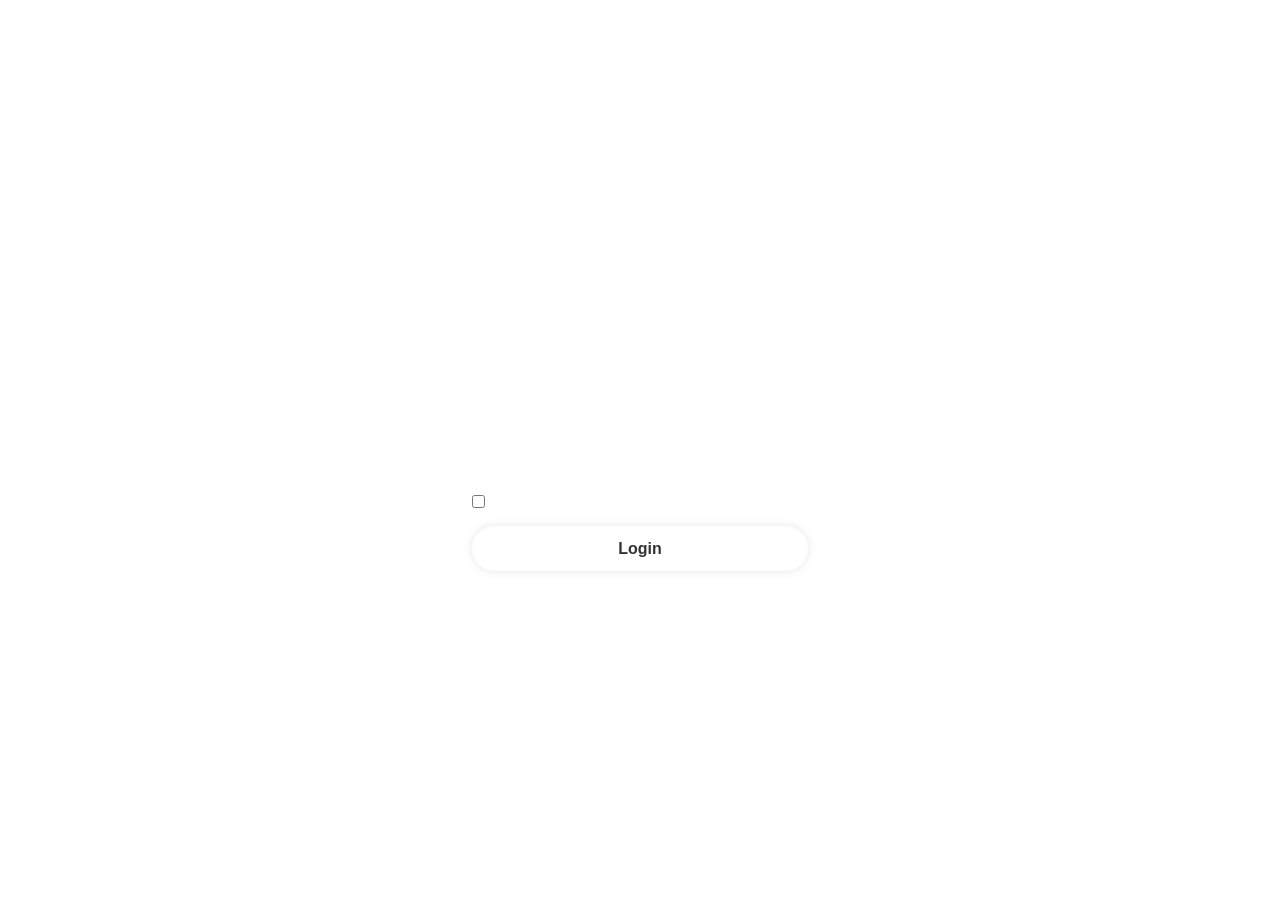
==== index.html @ 4fbf177f "Add files via upload" ====
<!DOCTYPE html>

<html>
<head>
  <link href='https://unpkg.com/boxicons@2.1.4/css/boxicons.min.css' rel='stylesheet'>
  <meta name="viewport" content="width=device-width">
  <title>Login page</title>
  <link rel="stylesheet" href="Login.css">
</head>
<body>
  <div class="wrapper">
    <form>
      <h1>Login</h1>
      <div class="input-box">
        <input type="text" placeholder="Username">
        <i class="bx bxs-user"></i>
      </div>
      <div class="input-box">
        <input type="password" placeholder="Password">
        <i class="bx bxs-lock-alt"></i>
      </div>
      <div class="remember-forgot">
        <label><input type="checkbox">Remember me</label>
        <a href="#">Forgot password</a>
      </div>
      <div>
        <button type="submit" class="btn">Login</button>
      </div>
      <div class="register-link">
        <p>Dont have an account?<a href="?">Register</a></p>
      </div>
    </form>
  </div>
</body>
</html>
---- Login.css ----
*{
  margin: 0;
  padding: 0;
  box-sizing: border-box;
  font-family: "Poppins", sans-serif;
}
body{
  display: flex;
  justify-content: center;
  align-items: center;
  min-height: 100vh;
  background: url(bg.jpg) no-repeat;
  background-size: cover;
  background-position: center;
}
.wrapper{
  width: 420px;
  background: transparent;
  border: 2px solid rgba(255, 255, 255, .2);
  backdrop-filter: blur(9px);
  color: #fff;
  border-radius: 12px;
  padding: 30px 40px;
}
.wrapper h1{
  font-size: 36px;
  text-align: center;
}
.wrapper .input-box{
  position: relative;
  width: 100%;
  height: 50px;
  margin: 30px 0;
}
.input-box input{
  width: 100%;
  height: 100%;
  background: transparent;
  border: none;
  outline: none;
  border: 2px solid rgba(255, 255, 255, .2);
  border-radius: 40px;
  font-size: 16px;
  color: #fff;
  padding: 20px 45px 20px 20px;
}
.input-box input::placeholder{
  color: #fff;
}
.input-box i{
  position: absolute;
  right: 20px;
  top: 30%;
  transform: translate(-50%);
  font-size: 20px;
}
.wrapper .remember-forgot{
  display: flex;
  justify-content: space-between;
  font-size: 14.5px;
  margin: -15px 0 15px;
}
.remember-forgot label input{
  accent-color: #fff;
  margin-right: 3px;

}
.remember-forgot a{
  color: #fff;
  text-decoration: none;

}
.remember-forgot a:hover{
  text-decoration: underline;
}
.wrapper .btn{
  width: 100%;
  height: 45px;
  background: #fff;
  border: none;
  outline: none;
  border-radius: 40px;
  box-shadow: 0 0 10px rgba(0, 0, 0, .1);
  cursor: pointer;
  font-size: 16px;
  color: #333;
  font-weight: 600;
}
.wrapper .register-link{
  font-size: 14.5px;
  text-align: center;
  margin: 20px 0 15px;

}
.register-link p a{
  color: #fff;
  text-decoration: none;
  font-weight: 600;
}
.register-link p a:hover{
  text-decoration: underline;
}
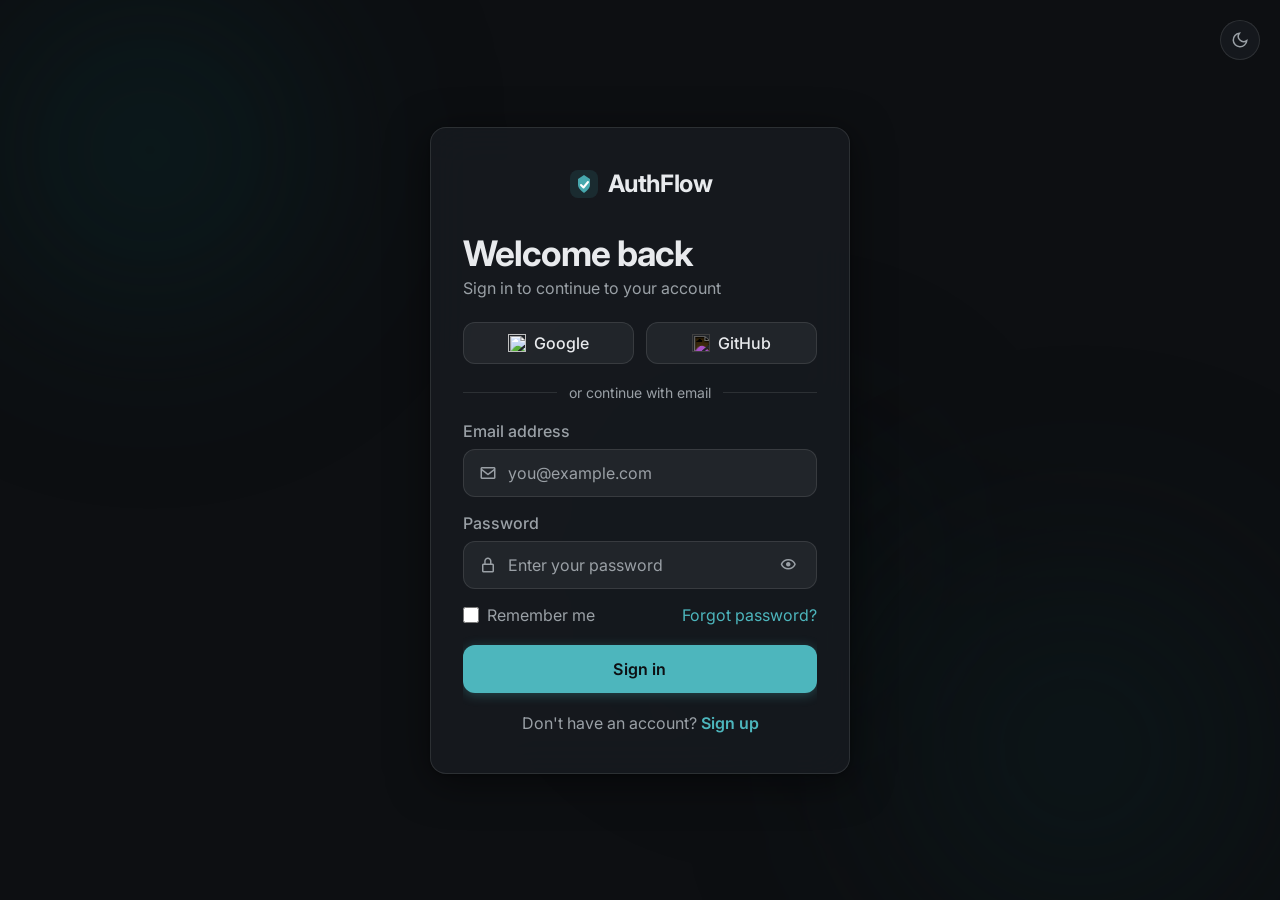
==== commit d2b1b485: "✨ Upgrade: Complete Login/Register/Forgot-Password UI with animations, validation, dark mode, and so" ====
--- a/index.html
+++ b/index.html
@@ -1,35 +1,543 @@
-<!DOCTYPE html>
-
-<html>
-<head>
-  <link href='https://unpkg.com/boxicons@2.1.4/css/boxicons.min.css' rel='stylesheet'>
-  <meta name="viewport" content="width=device-width">
-  <title>Login page</title>
-  <link rel="stylesheet" href="Login.css">
-</head>
-<body>
-  <div class="wrapper">
-    <form>
-      <h1>Login</h1>
-      <div class="input-box">
-        <input type="text" placeholder="Username">
-        <i class="bx bxs-user"></i>
-      </div>
-      <div class="input-box">
-        <input type="password" placeholder="Password">
-        <i class="bx bxs-lock-alt"></i>
-      </div>
-      <div class="remember-forgot">
-        <label><input type="checkbox">Remember me</label>
-        <a href="#">Forgot password</a>
-      </div>
-      <div>
-        <button type="submit" class="btn">Login</button>
-      </div>
-      <div class="register-link">
-        <p>Dont have an account?<a href="?">Register</a></p>
-      </div>
-    </form>
-  </div>
-</body>
-</html>
+<!DOCTYPE html>
+<html lang="en" data-theme="dark">
+<head>
+  <meta charset="UTF-8">
+  <meta name="viewport" content="width=device-width, initial-scale=1.0">
+  <title>Login — AuthFlow</title>
+  <link rel="preconnect" href="https://fonts.googleapis.com">
+  <link rel="preconnect" href="https://fonts.gstatic.com" crossorigin>
+  <link href="https://fonts.googleapis.com/css2?family=Inter:wght@300..700&display=swap" rel="stylesheet">
+  <link href="https://unpkg.com/boxicons@2.1.4/css/boxicons.min.css" rel="stylesheet">
+  <style>
+    :root {
+      --text-xs:   clamp(0.75rem, 0.7rem + 0.25vw, 0.875rem);
+      --text-sm:   clamp(0.875rem, 0.8rem + 0.35vw, 1rem);
+      --text-base: clamp(1rem, 0.95rem + 0.25vw, 1.125rem);
+      --text-lg:   clamp(1.125rem, 1rem + 0.75vw, 1.5rem);
+      --text-xl:   clamp(1.5rem, 1.2rem + 1.25vw, 2.25rem);
+      --space-1: 0.25rem; --space-2: 0.5rem;  --space-3: 0.75rem;
+      --space-4: 1rem;    --space-5: 1.25rem;  --space-6: 1.5rem;
+      --space-8: 2rem;    --space-10: 2.5rem;  --space-12: 3rem;
+      --radius-sm: 0.375rem; --radius-md: 0.5rem;
+      --radius-lg: 0.75rem;  --radius-xl: 1rem;
+      --radius-full: 9999px;
+      --transition: 200ms cubic-bezier(0.16, 1, 0.3, 1);
+      --font-body: 'Inter', system-ui, sans-serif;
+    }
+    :root, [data-theme="light"] {
+      --color-bg:            #f7f6f2;
+      --color-surface:       rgba(255,255,255,0.65);
+      --color-surface-solid: #ffffff;
+      --color-border:        rgba(0,0,0,0.1);
+      --color-text:          #1a1a1a;
+      --color-text-muted:    #6b7280;
+      --color-text-inverse:  #ffffff;
+      --color-primary:       #01696f;
+      --color-primary-hover: #0c4e54;
+      --color-primary-text:  #ffffff;
+      --color-error:         #b91c4c;
+      --color-error-bg:      rgba(185,28,76,0.08);
+      --color-success:       #166534;
+      --color-input-bg:      rgba(0,0,0,0.04);
+      --color-input-focus:   rgba(1,105,111,0.18);
+      --shadow-card: 0 4px 24px rgba(0,0,0,0.10), 0 1px 4px rgba(0,0,0,0.06);
+      --shadow-btn:  0 2px 8px rgba(1,105,111,0.28);
+      --mesh-c1: #d6f0ef; --mesh-c2: #e0f2f1; --mesh-c3: #b2dfdb;
+    }
+    [data-theme="dark"] {
+      --color-bg:            #0d0f12;
+      --color-surface:       rgba(24,27,32,0.82);
+      --color-surface-solid: #181b20;
+      --color-border:        rgba(255,255,255,0.10);
+      --color-text:          #e8eaed;
+      --color-text-muted:    #9aa0a6;
+      --color-text-inverse:  #0d0f12;
+      --color-primary:       #4db6bd;
+      --color-primary-hover: #3da3aa;
+      --color-primary-text:  #0d0f12;
+      --color-error:         #f07090;
+      --color-error-bg:      rgba(240,112,144,0.10);
+      --color-success:       #34d399;
+      --color-input-bg:      rgba(255,255,255,0.06);
+      --color-input-focus:   rgba(77,182,189,0.18);
+      --shadow-card: 0 8px 40px rgba(0,0,0,0.5), 0 1px 4px rgba(0,0,0,0.3);
+      --shadow-btn:  0 2px 12px rgba(77,182,189,0.30);
+      --mesh-c1: #0a2a2c; --mesh-c2: #0d1f21; --mesh-c3: #071416;
+    }
+    *, *::before, *::after { box-sizing: border-box; margin: 0; padding: 0; }
+    html { -webkit-font-smoothing: antialiased; scroll-behavior: smooth; }
+    body {
+      min-height: 100dvh;
+      font-family: var(--font-body);
+      font-size: var(--text-base);
+      color: var(--color-text);
+      background-color: var(--color-bg);
+      display: flex;
+      align-items: center;
+      justify-content: center;
+      padding: var(--space-4);
+      position: relative;
+      overflow: hidden;
+      transition: background-color var(--transition), color var(--transition);
+    }
+    input, button { font: inherit; color: inherit; }
+    button { cursor: pointer; background: none; border: none; }
+    a { color: var(--color-primary); text-decoration: none; transition: color var(--transition); }
+    a:hover { color: var(--color-primary-hover); text-decoration: underline; }
+    :focus-visible { outline: 2px solid var(--color-primary); outline-offset: 3px; border-radius: var(--radius-sm); }
+    .bg-mesh {
+      position: fixed; inset: 0; z-index: 0; pointer-events: none; overflow: hidden;
+    }
+    .bg-mesh::before, .bg-mesh::after, .bg-mesh .blob3 {
+      content: ''; position: absolute; border-radius: 50%;
+      filter: blur(80px); opacity: 0.55;
+      animation: floatBlob 12s ease-in-out infinite alternate;
+    }
+    .bg-mesh::before {
+      width: 500px; height: 500px;
+      background: radial-gradient(circle, var(--mesh-c1), transparent 70%);
+      top: -100px; left: -100px; animation-duration: 11s;
+    }
+    .bg-mesh::after {
+      width: 600px; height: 600px;
+      background: radial-gradient(circle, var(--mesh-c2), transparent 70%);
+      bottom: -150px; right: -100px; animation-duration: 14s; animation-delay: -4s;
+    }
+    .bg-mesh .blob3 {
+      width: 400px; height: 400px;
+      background: radial-gradient(circle, var(--mesh-c3), transparent 70%);
+      top: 40%; left: 45%; animation-duration: 16s; animation-delay: -7s;
+    }
+    @keyframes floatBlob {
+      0%   { transform: translate(0, 0) scale(1); }
+      50%  { transform: translate(30px, -40px) scale(1.08); }
+      100% { transform: translate(-20px, 20px) scale(0.96); }
+    }
+    .theme-toggle {
+      position: fixed; top: var(--space-5); right: var(--space-5); z-index: 100;
+      width: 40px; height: 40px;
+      display: flex; align-items: center; justify-content: center;
+      background: var(--color-surface);
+      border: 1px solid var(--color-border);
+      border-radius: var(--radius-full);
+      backdrop-filter: blur(12px);
+      color: var(--color-text-muted);
+      transition: background var(--transition), border-color var(--transition), color var(--transition), transform var(--transition);
+    }
+    .theme-toggle:hover { color: var(--color-text); transform: scale(1.08); }
+    .card {
+      position: relative; z-index: 10;
+      width: 100%; max-width: 420px;
+      background: var(--color-surface);
+      border: 1px solid var(--color-border);
+      border-radius: var(--radius-xl);
+      padding: var(--space-10) var(--space-8);
+      backdrop-filter: blur(20px) saturate(160%);
+      -webkit-backdrop-filter: blur(20px) saturate(160%);
+      box-shadow: var(--shadow-card);
+      transition: background var(--transition), border-color var(--transition), box-shadow var(--transition);
+    }
+    .logo {
+      display: flex; align-items: center; gap: var(--space-2);
+      margin-bottom: var(--space-8); justify-content: center;
+    }
+    .logo svg { width: 32px; height: 32px; color: var(--color-primary); }
+    .logo-text { font-size: var(--text-lg); font-weight: 700; letter-spacing: -0.02em; color: var(--color-text); }
+    .panels { position: relative; overflow: hidden; }
+    .panel { transition: opacity 280ms ease, transform 280ms cubic-bezier(0.16,1,0.3,1); }
+    .panel.hidden {
+      position: absolute; top: 0; left: 0; width: 100%;
+      pointer-events: none; opacity: 0; transform: translateX(32px);
+    }
+    .panel.hidden.slide-left { transform: translateX(-32px); }
+    .panel.active { opacity: 1; transform: translateX(0); }
+    .panel-title { font-size: var(--text-xl); font-weight: 700; letter-spacing: -0.025em; margin-bottom: var(--space-1); color: var(--color-text); }
+    .panel-subtitle { font-size: var(--text-sm); color: var(--color-text-muted); margin-bottom: var(--space-6); }
+    .form-group { margin-bottom: var(--space-4); }
+    .form-label { display: block; font-size: var(--text-sm); font-weight: 500; color: var(--color-text-muted); margin-bottom: var(--space-2); }
+    .input-wrap { position: relative; }
+    .input-wrap i.lead {
+      position: absolute; left: var(--space-4); top: 50%; transform: translateY(-50%);
+      font-size: 18px; color: var(--color-text-muted); pointer-events: none; transition: color var(--transition);
+    }
+    .input-wrap input {
+      width: 100%; height: 48px; padding: 0 48px 0 44px;
+      background: var(--color-input-bg); border: 1.5px solid var(--color-border);
+      border-radius: var(--radius-lg); font-size: var(--text-sm); color: var(--color-text);
+      transition: border-color var(--transition), background var(--transition), box-shadow var(--transition);
+      outline: none;
+    }
+    .input-wrap input::placeholder { color: var(--color-text-muted); }
+    .input-wrap input:focus {
+      border-color: var(--color-primary); background: var(--color-input-focus);
+      box-shadow: 0 0 0 3px color-mix(in oklch, var(--color-primary) 18%, transparent);
+    }
+    .input-wrap:focus-within i.lead { color: var(--color-primary); }
+    .input-wrap.has-error input { border-color: var(--color-error); background: var(--color-error-bg); }
+    .toggle-pw {
+      position: absolute; right: var(--space-4); top: 50%; transform: translateY(-50%);
+      color: var(--color-text-muted); font-size: 18px; padding: var(--space-1);
+      transition: color var(--transition);
+    }
+    .toggle-pw:hover { color: var(--color-text); }
+    .field-error { display: none; align-items: center; gap: var(--space-1); font-size: var(--text-xs); color: var(--color-error); margin-top: var(--space-1); }
+    .field-error.visible { display: flex; }
+    .field-error i { font-size: 14px; }
+    .form-meta { display: flex; justify-content: space-between; align-items: center; margin-bottom: var(--space-5); }
+    .checkbox-label { display: flex; align-items: center; gap: var(--space-2); font-size: var(--text-sm); color: var(--color-text-muted); cursor: pointer; user-select: none; }
+    .checkbox-label input[type="checkbox"] { width: 16px; height: 16px; accent-color: var(--color-primary); cursor: pointer; }
+    .link-sm { font-size: var(--text-sm); }
+    .btn-primary {
+      width: 100%; height: 48px;
+      background: var(--color-primary); color: var(--color-primary-text);
+      border-radius: var(--radius-lg); font-size: var(--text-sm); font-weight: 600;
+      letter-spacing: 0.01em; box-shadow: var(--shadow-btn);
+      transition: background var(--transition), transform var(--transition), box-shadow var(--transition), opacity var(--transition);
+      display: flex; align-items: center; justify-content: center; gap: var(--space-2);
+    }
+    .btn-primary:hover { background: var(--color-primary-hover); transform: translateY(-1px); box-shadow: 0 4px 16px color-mix(in oklch, var(--color-primary) 40%, transparent); }
+    .btn-primary:active { transform: translateY(0); }
+    .btn-primary:disabled { opacity: 0.6; cursor: not-allowed; transform: none; }
+    .spinner { display: none; width: 18px; height: 18px; border: 2.5px solid rgba(255,255,255,0.3); border-top-color: var(--color-primary-text); border-radius: 50%; animation: spin 0.7s linear infinite; }
+    @keyframes spin { to { transform: rotate(360deg); } }
+    .btn-primary.loading .btn-label { display: none; }
+    .btn-primary.loading .spinner { display: block; }
+    .divider { display: flex; align-items: center; gap: var(--space-3); margin: var(--space-5) 0; color: var(--color-text-muted); font-size: var(--text-xs); }
+    .divider::before, .divider::after { content: ''; flex: 1; height: 1px; background: var(--color-border); }
+    .social-btns { display: grid; grid-template-columns: 1fr 1fr; gap: var(--space-3); margin-bottom: var(--space-5); }
+    .btn-social {
+      height: 42px; display: flex; align-items: center; justify-content: center; gap: var(--space-2);
+      background: var(--color-input-bg); border: 1.5px solid var(--color-border);
+      border-radius: var(--radius-lg); font-size: var(--text-sm); font-weight: 500; color: var(--color-text);
+      transition: background var(--transition), border-color var(--transition), transform var(--transition);
+    }
+    .btn-social:hover { background: color-mix(in oklch, var(--color-primary) 8%, var(--color-input-bg)); border-color: var(--color-primary); transform: translateY(-1px); }
+    .btn-social img { width: 18px; height: 18px; }
+    .switch-link { text-align: center; font-size: var(--text-sm); color: var(--color-text-muted); margin-top: var(--space-5); }
+    .switch-link a { font-weight: 600; }
+    .toast {
+      position: fixed; bottom: var(--space-6); left: 50%; z-index: 200;
+      transform: translateX(-50%) translateY(80px); opacity: 0;
+      background: var(--color-surface-solid); border: 1px solid var(--color-border);
+      border-radius: var(--radius-lg); padding: var(--space-3) var(--space-5);
+      display: flex; align-items: center; gap: var(--space-3);
+      font-size: var(--text-sm); font-weight: 500; box-shadow: var(--shadow-card);
+      backdrop-filter: blur(12px);
+      transition: transform 350ms cubic-bezier(0.16,1,0.3,1), opacity 350ms ease;
+      white-space: nowrap;
+    }
+    .toast.show { transform: translateX(-50%) translateY(0); opacity: 1; }
+    .toast i { font-size: 18px; }
+    .toast.success i { color: var(--color-success); }
+    .toast.error i   { color: var(--color-error); }
+    .toast.info i    { color: var(--color-primary); }
+    .back-btn { display: inline-flex; align-items: center; gap: var(--space-1); color: var(--color-text-muted); font-size: var(--text-sm); margin-bottom: var(--space-5); transition: color var(--transition); background: none; border: none; cursor: pointer; padding: 0; }
+    .back-btn:hover { color: var(--color-text); }
+    .pw-strength { margin-top: var(--space-2); }
+    .strength-bar { height: 3px; border-radius: var(--radius-full); background: var(--color-border); overflow: hidden; margin-bottom: var(--space-1); }
+    .strength-fill { height: 100%; border-radius: var(--radius-full); width: 0%; transition: width 300ms ease, background 300ms ease; }
+    .strength-label { font-size: var(--text-xs); color: var(--color-text-muted); }
+    @media (max-width: 480px) {
+      .card { padding: var(--space-8) var(--space-5); }
+      .social-btns { grid-template-columns: 1fr; }
+    }
+    @media (prefers-reduced-motion: reduce) {
+      *, *::before, *::after { animation-duration: 0.01ms !important; transition-duration: 0.01ms !important; }
+    }
+  </style>
+</head>
+<body>
+
+<div class="bg-mesh" aria-hidden="true"><div class="blob3"></div></div>
+
+<button class="theme-toggle" data-theme-toggle aria-label="Switch to light mode">
+  <svg width="18" height="18" viewBox="0 0 24 24" fill="none" stroke="currentColor" stroke-width="2">
+    <path d="M21 12.79A9 9 0 1 1 11.21 3 7 7 0 0 0 21 12.79z"/>
+  </svg>
+</button>
+
+<div class="card" role="main">
+  <div class="logo" aria-label="AuthFlow">
+    <svg viewBox="0 0 32 32" fill="none" aria-hidden="true">
+      <rect x="2" y="2" width="28" height="28" rx="8" fill="currentColor" opacity="0.12"/>
+      <path d="M16 7 L22 11 L22 17 C22 21 16 25 16 25 C16 25 10 21 10 17 L10 11 Z" fill="currentColor" opacity="0.9"/>
+      <path d="M13 17 L15.5 19.5 L20 14" stroke="white" stroke-width="2" stroke-linecap="round" stroke-linejoin="round"/>
+    </svg>
+    <span class="logo-text">AuthFlow</span>
+  </div>
+
+  <div class="panels" id="panels">
+
+    <!-- LOGIN PANEL -->
+    <div class="panel active" id="panel-login" role="form" aria-label="Login form">
+      <h1 class="panel-title">Welcome back</h1>
+      <p class="panel-subtitle">Sign in to continue to your account</p>
+      <div class="social-btns">
+        <button class="btn-social" type="button" onclick="showToast('Google sign-in coming soon','info')">
+          <img src="https://cdn.simpleicons.org/google" alt="" width="18" height="18" loading="lazy">
+          Google
+        </button>
+        <button class="btn-social" type="button" onclick="showToast('GitHub sign-in coming soon','info')">
+          <img src="https://cdn.simpleicons.org/github" alt="" width="18" height="18" loading="lazy" style="filter:var(--gh-icon-filter,none)">
+          GitHub
+        </button>
+      </div>
+      <div class="divider">or continue with email</div>
+      <form id="loginForm" novalidate>
+        <div class="form-group" id="lg-email-group">
+          <label class="form-label" for="lg-email">Email address</label>
+          <div class="input-wrap">
+            <i class="bx bx-envelope lead" aria-hidden="true"></i>
+            <input type="email" id="lg-email" name="email" placeholder="you@example.com" autocomplete="email" required>
+          </div>
+          <div class="field-error" id="lg-email-err"><i class="bx bx-error-circle"></i><span></span></div>
+        </div>
+        <div class="form-group" id="lg-pw-group">
+          <label class="form-label" for="lg-pw">Password</label>
+          <div class="input-wrap">
+            <i class="bx bx-lock-alt lead" aria-hidden="true"></i>
+            <input type="password" id="lg-pw" name="password" placeholder="Enter your password" autocomplete="current-password" required>
+            <button type="button" class="toggle-pw" onclick="togglePw('lg-pw',this)" aria-label="Show password"><i class="bx bx-show"></i></button>
+          </div>
+          <div class="field-error" id="lg-pw-err"><i class="bx bx-error-circle"></i><span></span></div>
+        </div>
+        <div class="form-meta">
+          <label class="checkbox-label"><input type="checkbox" name="remember"> Remember me</label>
+          <a href="#" class="link-sm" onclick="switchPanel('forgot'); return false;">Forgot password?</a>
+        </div>
+        <button type="submit" class="btn-primary" id="login-btn">
+          <span class="btn-label">Sign in</span>
+          <div class="spinner" aria-hidden="true"></div>
+        </button>
+      </form>
+      <div class="switch-link">Don't have an account? <a href="#" onclick="switchPanel('register'); return false;">Sign up</a></div>
+    </div>
+
+    <!-- REGISTER PANEL -->
+    <div class="panel hidden" id="panel-register" role="form" aria-label="Register form">
+      <h1 class="panel-title">Create account</h1>
+      <p class="panel-subtitle">Join thousands of users today</p>
+      <form id="registerForm" novalidate>
+        <div class="form-group" id="rg-name-group">
+          <label class="form-label" for="rg-name">Full name</label>
+          <div class="input-wrap">
+            <i class="bx bx-user lead" aria-hidden="true"></i>
+            <input type="text" id="rg-name" name="name" placeholder="John Doe" autocomplete="name" required>
+          </div>
+          <div class="field-error" id="rg-name-err"><i class="bx bx-error-circle"></i><span></span></div>
+        </div>
+        <div class="form-group" id="rg-email-group">
+          <label class="form-label" for="rg-email">Email address</label>
+          <div class="input-wrap">
+            <i class="bx bx-envelope lead" aria-hidden="true"></i>
+            <input type="email" id="rg-email" name="email" placeholder="you@example.com" autocomplete="email" required>
+          </div>
+          <div class="field-error" id="rg-email-err"><i class="bx bx-error-circle"></i><span></span></div>
+        </div>
+        <div class="form-group" id="rg-pw-group">
+          <label class="form-label" for="rg-pw">Password</label>
+          <div class="input-wrap">
+            <i class="bx bx-lock-alt lead" aria-hidden="true"></i>
+            <input type="password" id="rg-pw" name="password" placeholder="Min 8 characters" autocomplete="new-password" required oninput="checkStrength(this.value)">
+            <button type="button" class="toggle-pw" onclick="togglePw('rg-pw',this)" aria-label="Show password"><i class="bx bx-show"></i></button>
+          </div>
+          <div class="field-error" id="rg-pw-err"><i class="bx bx-error-circle"></i><span></span></div>
+          <div class="pw-strength">
+            <div class="strength-bar"><div class="strength-fill" id="strength-fill"></div></div>
+            <span class="strength-label" id="strength-label">Enter a password</span>
+          </div>
+        </div>
+        <div class="form-group" id="rg-confirm-group">
+          <label class="form-label" for="rg-confirm">Confirm password</label>
+          <div class="input-wrap">
+            <i class="bx bx-lock-open-alt lead" aria-hidden="true"></i>
+            <input type="password" id="rg-confirm" name="confirm" placeholder="Repeat password" autocomplete="new-password" required>
+            <button type="button" class="toggle-pw" onclick="togglePw('rg-confirm',this)" aria-label="Show password"><i class="bx bx-show"></i></button>
+          </div>
+          <div class="field-error" id="rg-confirm-err"><i class="bx bx-error-circle"></i><span></span></div>
+        </div>
+        <button type="submit" class="btn-primary" id="register-btn">
+          <span class="btn-label">Create account</span>
+          <div class="spinner" aria-hidden="true"></div>
+        </button>
+      </form>
+      <div class="switch-link">Already have an account? <a href="#" onclick="switchPanel('login'); return false;">Sign in</a></div>
+    </div>
+
+    <!-- FORGOT PASSWORD PANEL -->
+    <div class="panel hidden" id="panel-forgot" role="form" aria-label="Forgot password form">
+      <button type="button" class="back-btn" onclick="switchPanel('login')">
+        <i class="bx bx-arrow-back"></i> Back to sign in
+      </button>
+      <h1 class="panel-title">Reset password</h1>
+      <p class="panel-subtitle">We'll send a reset link to your email</p>
+      <form id="forgotForm" novalidate>
+        <div class="form-group" id="fg-email-group">
+          <label class="form-label" for="fg-email">Email address</label>
+          <div class="input-wrap">
+            <i class="bx bx-envelope lead" aria-hidden="true"></i>
+            <input type="email" id="fg-email" name="email" placeholder="you@example.com" autocomplete="email" required>
+          </div>
+          <div class="field-error" id="fg-email-err"><i class="bx bx-error-circle"></i><span></span></div>
+        </div>
+        <button type="submit" class="btn-primary" id="forgot-btn">
+          <span class="btn-label">Send reset link</span>
+          <div class="spinner" aria-hidden="true"></div>
+        </button>
+      </form>
+    </div>
+
+  </div>
+</div>
+
+<div class="toast" id="toast" role="status" aria-live="polite">
+  <i class="bx bx-check-circle" id="toast-icon"></i>
+  <span id="toast-msg"></span>
+</div>
+
+<script>
+(function(){
+  const btn = document.querySelector('[data-theme-toggle]');
+  const root = document.documentElement;
+  let dark = root.getAttribute('data-theme') === 'dark';
+  function applyTheme(isDark) {
+    root.setAttribute('data-theme', isDark ? 'dark' : 'light');
+    btn.setAttribute('aria-label', 'Switch to ' + (isDark ? 'light' : 'dark') + ' mode');
+    btn.innerHTML = isDark
+      ? '<svg width="18" height="18" viewBox="0 0 24 24" fill="none" stroke="currentColor" stroke-width="2"><path d="M21 12.79A9 9 0 1 1 11.21 3 7 7 0 0 0 21 12.79z"/></svg>'
+      : '<svg width="18" height="18" viewBox="0 0 24 24" fill="none" stroke="currentColor" stroke-width="2"><circle cx="12" cy="12" r="5"/><path d="M12 1v2M12 21v2M4.22 4.22l1.42 1.42M18.36 18.36l1.42 1.42M1 12h2M21 12h2M4.22 19.78l1.42-1.42M18.36 5.64l1.42-1.42"/></svg>';
+    document.documentElement.style.setProperty('--gh-icon-filter', isDark ? 'invert(1)' : 'none');
+  }
+  applyTheme(dark);
+  btn.addEventListener('click', () => { dark = !dark; applyTheme(dark); });
+})();
+
+let currentPanel = 'login';
+function switchPanel(to) {
+  const from = document.getElementById('panel-' + currentPanel);
+  const toEl = document.getElementById('panel-' + to);
+  const dir = (to === 'login') ? 'slide-left' : '';
+  from.classList.remove('active');
+  from.classList.add('hidden');
+  if (dir) from.classList.add(dir);
+  toEl.classList.remove('hidden', 'slide-left');
+  void toEl.offsetWidth;
+  toEl.classList.add('active');
+  currentPanel = to;
+  document.querySelectorAll('.field-error').forEach(el => el.classList.remove('visible'));
+  document.querySelectorAll('.input-wrap').forEach(el => el.classList.remove('has-error'));
+}
+
+function togglePw(inputId, btn) {
+  const input = document.getElementById(inputId);
+  const icon = btn.querySelector('i');
+  const isHidden = input.type === 'password';
+  input.type = isHidden ? 'text' : 'password';
+  icon.className = isHidden ? 'bx bx-hide' : 'bx bx-show';
+  btn.setAttribute('aria-label', isHidden ? 'Hide password' : 'Show password');
+}
+
+function checkStrength(pw) {
+  const fill = document.getElementById('strength-fill');
+  const label = document.getElementById('strength-label');
+  if (!pw) { fill.style.width = '0%'; label.textContent = 'Enter a password'; label.style.color = ''; return; }
+  let score = 0;
+  if (pw.length >= 8) score++;
+  if (/[A-Z]/.test(pw)) score++;
+  if (/[0-9]/.test(pw)) score++;
+  if (/[^A-Za-z0-9]/.test(pw)) score++;
+  const configs = [
+    { w: '25%',  bg: 'var(--color-error)',    text: 'Weak' },
+    { w: '25%',  bg: 'var(--color-error)',    text: 'Weak' },
+    { w: '50%',  bg: '#d97706',               text: 'Fair' },
+    { w: '75%',  bg: '#ca8a04',               text: 'Good' },
+    { w: '100%', bg: 'var(--color-success)',  text: 'Strong ✓' },
+  ];
+  const c = configs[score] || configs[0];
+  fill.style.width = c.w; fill.style.background = c.bg;
+  label.textContent = c.text; label.style.color = c.bg;
+}
+
+function setError(groupId, errId, msg) {
+  document.getElementById(groupId).querySelector('.input-wrap').classList.add('has-error');
+  const err = document.getElementById(errId);
+  err.querySelector('span').textContent = msg;
+  err.classList.add('visible');
+}
+function clearError(groupId, errId) {
+  document.getElementById(groupId).querySelector('.input-wrap').classList.remove('has-error');
+  document.getElementById(errId).classList.remove('visible');
+}
+function isValidEmail(v) { return /^[^\s@]+@[^\s@]+\.[^\s@]+$/.test(v); }
+
+let toastTimer;
+function showToast(msg, type) {
+  type = type || 'success';
+  const toast = document.getElementById('toast');
+  const icon = document.getElementById('toast-icon');
+  document.getElementById('toast-msg').textContent = msg;
+  icon.className = type === 'success' ? 'bx bx-check-circle' : type === 'error' ? 'bx bx-error-circle' : 'bx bx-info-circle';
+  toast.className = 'toast ' + type + ' show';
+  clearTimeout(toastTimer);
+  toastTimer = setTimeout(function(){ toast.classList.remove('show'); }, 3500);
+}
+
+function simulateSubmit(btn) {
+  btn.classList.add('loading'); btn.disabled = true;
+  return new Promise(function(resolve){ setTimeout(function(){ btn.classList.remove('loading'); btn.disabled = false; resolve(); }, 1400); });
+}
+
+document.getElementById('loginForm').addEventListener('submit', async function(e) {
+  e.preventDefault();
+  let ok = true;
+  const email = document.getElementById('lg-email').value.trim();
+  const pw = document.getElementById('lg-pw').value;
+  clearError('lg-email-group','lg-email-err'); clearError('lg-pw-group','lg-pw-err');
+  if (!email) { setError('lg-email-group','lg-email-err','Email is required'); ok = false; }
+  else if (!isValidEmail(email)) { setError('lg-email-group','lg-email-err','Please enter a valid email'); ok = false; }
+  if (!pw) { setError('lg-pw-group','lg-pw-err','Password is required'); ok = false; }
+  if (!ok) return;
+  await simulateSubmit(document.getElementById('login-btn'));
+  showToast('Signed in successfully!', 'success');
+});
+
+document.getElementById('registerForm').addEventListener('submit', async function(e) {
+  e.preventDefault();
+  let ok = true;
+  const name = document.getElementById('rg-name').value.trim();
+  const email = document.getElementById('rg-email').value.trim();
+  const pw = document.getElementById('rg-pw').value;
+  const confirm = document.getElementById('rg-confirm').value;
+  clearError('rg-name-group','rg-name-err'); clearError('rg-email-group','rg-email-err');
+  clearError('rg-pw-group','rg-pw-err'); clearError('rg-confirm-group','rg-confirm-err');
+  if (!name) { setError('rg-name-group','rg-name-err','Full name is required'); ok = false; }
+  if (!email) { setError('rg-email-group','rg-email-err','Email is required'); ok = false; }
+  else if (!isValidEmail(email)) { setError('rg-email-group','rg-email-err','Please enter a valid email'); ok = false; }
+  if (!pw) { setError('rg-pw-group','rg-pw-err','Password is required'); ok = false; }
+  else if (pw.length < 8) { setError('rg-pw-group','rg-pw-err','Password must be at least 8 characters'); ok = false; }
+  if (!confirm) { setError('rg-confirm-group','rg-confirm-err','Please confirm your password'); ok = false; }
+  else if (pw !== confirm) { setError('rg-confirm-group','rg-confirm-err','Passwords do not match'); ok = false; }
+  if (!ok) return;
+  await simulateSubmit(document.getElementById('register-btn'));
+  showToast('Account created! Welcome aboard 🎉', 'success');
+  setTimeout(function(){ switchPanel('login'); }, 1800);
+});
+
+document.getElementById('forgotForm').addEventListener('submit', async function(e) {
+  e.preventDefault();
+  const email = document.getElementById('fg-email').value.trim();
+  clearError('fg-email-group','fg-email-err');
+  if (!email) { setError('fg-email-group','fg-email-err','Email is required'); return; }
+  if (!isValidEmail(email)) { setError('fg-email-group','fg-email-err','Please enter a valid email'); return; }
+  await simulateSubmit(document.getElementById('forgot-btn'));
+  showToast('Reset link sent! Check your inbox.', 'success');
+  setTimeout(function(){ switchPanel('login'); }, 2000);
+});
+
+document.getElementById('lg-email').addEventListener('blur', function() {
+  if (this.value && !isValidEmail(this.value)) setError('lg-email-group','lg-email-err','Please enter a valid email');
+  else clearError('lg-email-group','lg-email-err');
+});
+</script>
+</body>
+</html>
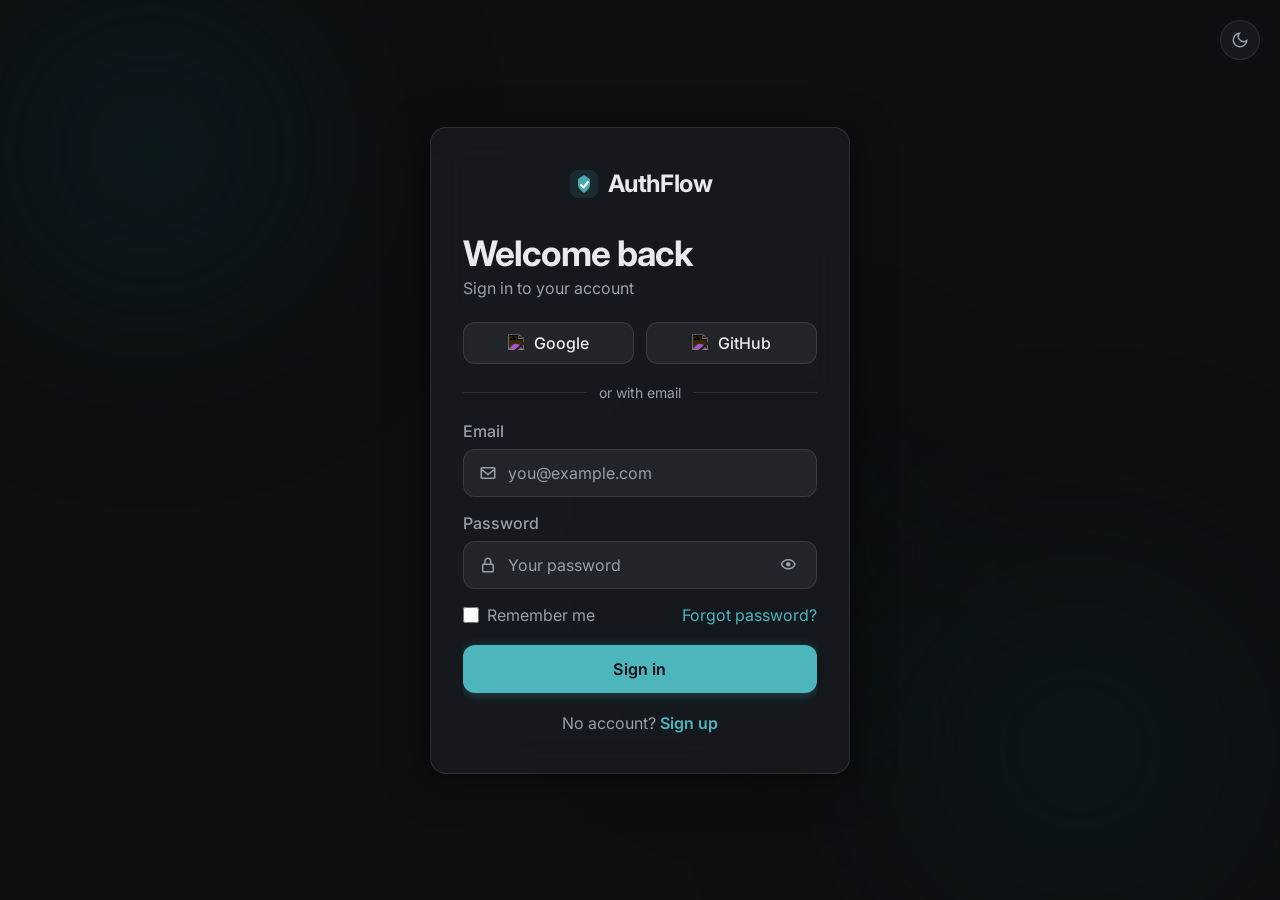
==== commit 474c4404: "fix: clean self-contained login UI, no Firebase, no external auth dependencies" ====
--- a/index.html
+++ b/index.html
@@ -3,541 +3,552 @@
 <head>
   <meta charset="UTF-8">
   <meta name="viewport" content="width=device-width, initial-scale=1.0">
-  <title>Login — AuthFlow</title>
+  <title>AuthFlow — Login</title>
   <link rel="preconnect" href="https://fonts.googleapis.com">
   <link rel="preconnect" href="https://fonts.gstatic.com" crossorigin>
   <link href="https://fonts.googleapis.com/css2?family=Inter:wght@300..700&display=swap" rel="stylesheet">
   <link href="https://unpkg.com/boxicons@2.1.4/css/boxicons.min.css" rel="stylesheet">
   <style>
     :root {
-      --text-xs:   clamp(0.75rem, 0.7rem + 0.25vw, 0.875rem);
-      --text-sm:   clamp(0.875rem, 0.8rem + 0.35vw, 1rem);
-      --text-base: clamp(1rem, 0.95rem + 0.25vw, 1.125rem);
-      --text-lg:   clamp(1.125rem, 1rem + 0.75vw, 1.5rem);
-      --text-xl:   clamp(1.5rem, 1.2rem + 1.25vw, 2.25rem);
-      --space-1: 0.25rem; --space-2: 0.5rem;  --space-3: 0.75rem;
-      --space-4: 1rem;    --space-5: 1.25rem;  --space-6: 1.5rem;
-      --space-8: 2rem;    --space-10: 2.5rem;  --space-12: 3rem;
-      --radius-sm: 0.375rem; --radius-md: 0.5rem;
-      --radius-lg: 0.75rem;  --radius-xl: 1rem;
-      --radius-full: 9999px;
-      --transition: 200ms cubic-bezier(0.16, 1, 0.3, 1);
-      --font-body: 'Inter', system-ui, sans-serif;
-    }
-    :root, [data-theme="light"] {
-      --color-bg:            #f7f6f2;
-      --color-surface:       rgba(255,255,255,0.65);
-      --color-surface-solid: #ffffff;
-      --color-border:        rgba(0,0,0,0.1);
-      --color-text:          #1a1a1a;
-      --color-text-muted:    #6b7280;
-      --color-text-inverse:  #ffffff;
-      --color-primary:       #01696f;
-      --color-primary-hover: #0c4e54;
-      --color-primary-text:  #ffffff;
-      --color-error:         #b91c4c;
-      --color-error-bg:      rgba(185,28,76,0.08);
-      --color-success:       #166534;
-      --color-input-bg:      rgba(0,0,0,0.04);
-      --color-input-focus:   rgba(1,105,111,0.18);
-      --shadow-card: 0 4px 24px rgba(0,0,0,0.10), 0 1px 4px rgba(0,0,0,0.06);
-      --shadow-btn:  0 2px 8px rgba(1,105,111,0.28);
-      --mesh-c1: #d6f0ef; --mesh-c2: #e0f2f1; --mesh-c3: #b2dfdb;
-    }
-    [data-theme="dark"] {
-      --color-bg:            #0d0f12;
-      --color-surface:       rgba(24,27,32,0.82);
-      --color-surface-solid: #181b20;
-      --color-border:        rgba(255,255,255,0.10);
-      --color-text:          #e8eaed;
-      --color-text-muted:    #9aa0a6;
-      --color-text-inverse:  #0d0f12;
-      --color-primary:       #4db6bd;
-      --color-primary-hover: #3da3aa;
-      --color-primary-text:  #0d0f12;
-      --color-error:         #f07090;
-      --color-error-bg:      rgba(240,112,144,0.10);
-      --color-success:       #34d399;
-      --color-input-bg:      rgba(255,255,255,0.06);
-      --color-input-focus:   rgba(77,182,189,0.18);
-      --shadow-card: 0 8px 40px rgba(0,0,0,0.5), 0 1px 4px rgba(0,0,0,0.3);
-      --shadow-btn:  0 2px 12px rgba(77,182,189,0.30);
-      --mesh-c1: #0a2a2c; --mesh-c2: #0d1f21; --mesh-c3: #071416;
-    }
-    *, *::before, *::after { box-sizing: border-box; margin: 0; padding: 0; }
-    html { -webkit-font-smoothing: antialiased; scroll-behavior: smooth; }
-    body {
-      min-height: 100dvh;
-      font-family: var(--font-body);
-      font-size: var(--text-base);
-      color: var(--color-text);
-      background-color: var(--color-bg);
-      display: flex;
-      align-items: center;
-      justify-content: center;
-      padding: var(--space-4);
-      position: relative;
-      overflow: hidden;
-      transition: background-color var(--transition), color var(--transition);
-    }
-    input, button { font: inherit; color: inherit; }
-    button { cursor: pointer; background: none; border: none; }
-    a { color: var(--color-primary); text-decoration: none; transition: color var(--transition); }
-    a:hover { color: var(--color-primary-hover); text-decoration: underline; }
-    :focus-visible { outline: 2px solid var(--color-primary); outline-offset: 3px; border-radius: var(--radius-sm); }
-    .bg-mesh {
-      position: fixed; inset: 0; z-index: 0; pointer-events: none; overflow: hidden;
-    }
-    .bg-mesh::before, .bg-mesh::after, .bg-mesh .blob3 {
-      content: ''; position: absolute; border-radius: 50%;
-      filter: blur(80px); opacity: 0.55;
-      animation: floatBlob 12s ease-in-out infinite alternate;
-    }
-    .bg-mesh::before {
-      width: 500px; height: 500px;
-      background: radial-gradient(circle, var(--mesh-c1), transparent 70%);
-      top: -100px; left: -100px; animation-duration: 11s;
-    }
-    .bg-mesh::after {
-      width: 600px; height: 600px;
-      background: radial-gradient(circle, var(--mesh-c2), transparent 70%);
-      bottom: -150px; right: -100px; animation-duration: 14s; animation-delay: -4s;
-    }
-    .bg-mesh .blob3 {
-      width: 400px; height: 400px;
-      background: radial-gradient(circle, var(--mesh-c3), transparent 70%);
-      top: 40%; left: 45%; animation-duration: 16s; animation-delay: -7s;
-    }
-    @keyframes floatBlob {
-      0%   { transform: translate(0, 0) scale(1); }
-      50%  { transform: translate(30px, -40px) scale(1.08); }
-      100% { transform: translate(-20px, 20px) scale(0.96); }
-    }
-    .theme-toggle {
-      position: fixed; top: var(--space-5); right: var(--space-5); z-index: 100;
-      width: 40px; height: 40px;
-      display: flex; align-items: center; justify-content: center;
-      background: var(--color-surface);
-      border: 1px solid var(--color-border);
-      border-radius: var(--radius-full);
-      backdrop-filter: blur(12px);
-      color: var(--color-text-muted);
-      transition: background var(--transition), border-color var(--transition), color var(--transition), transform var(--transition);
-    }
-    .theme-toggle:hover { color: var(--color-text); transform: scale(1.08); }
-    .card {
-      position: relative; z-index: 10;
-      width: 100%; max-width: 420px;
-      background: var(--color-surface);
-      border: 1px solid var(--color-border);
-      border-radius: var(--radius-xl);
-      padding: var(--space-10) var(--space-8);
-      backdrop-filter: blur(20px) saturate(160%);
-      -webkit-backdrop-filter: blur(20px) saturate(160%);
-      box-shadow: var(--shadow-card);
-      transition: background var(--transition), border-color var(--transition), box-shadow var(--transition);
-    }
-    .logo {
-      display: flex; align-items: center; gap: var(--space-2);
-      margin-bottom: var(--space-8); justify-content: center;
-    }
-    .logo svg { width: 32px; height: 32px; color: var(--color-primary); }
-    .logo-text { font-size: var(--text-lg); font-weight: 700; letter-spacing: -0.02em; color: var(--color-text); }
-    .panels { position: relative; overflow: hidden; }
-    .panel { transition: opacity 280ms ease, transform 280ms cubic-bezier(0.16,1,0.3,1); }
-    .panel.hidden {
-      position: absolute; top: 0; left: 0; width: 100%;
-      pointer-events: none; opacity: 0; transform: translateX(32px);
-    }
-    .panel.hidden.slide-left { transform: translateX(-32px); }
-    .panel.active { opacity: 1; transform: translateX(0); }
-    .panel-title { font-size: var(--text-xl); font-weight: 700; letter-spacing: -0.025em; margin-bottom: var(--space-1); color: var(--color-text); }
-    .panel-subtitle { font-size: var(--text-sm); color: var(--color-text-muted); margin-bottom: var(--space-6); }
-    .form-group { margin-bottom: var(--space-4); }
-    .form-label { display: block; font-size: var(--text-sm); font-weight: 500; color: var(--color-text-muted); margin-bottom: var(--space-2); }
-    .input-wrap { position: relative; }
-    .input-wrap i.lead {
-      position: absolute; left: var(--space-4); top: 50%; transform: translateY(-50%);
-      font-size: 18px; color: var(--color-text-muted); pointer-events: none; transition: color var(--transition);
-    }
-    .input-wrap input {
-      width: 100%; height: 48px; padding: 0 48px 0 44px;
-      background: var(--color-input-bg); border: 1.5px solid var(--color-border);
-      border-radius: var(--radius-lg); font-size: var(--text-sm); color: var(--color-text);
-      transition: border-color var(--transition), background var(--transition), box-shadow var(--transition);
-      outline: none;
-    }
-    .input-wrap input::placeholder { color: var(--color-text-muted); }
-    .input-wrap input:focus {
-      border-color: var(--color-primary); background: var(--color-input-focus);
-      box-shadow: 0 0 0 3px color-mix(in oklch, var(--color-primary) 18%, transparent);
-    }
-    .input-wrap:focus-within i.lead { color: var(--color-primary); }
-    .input-wrap.has-error input { border-color: var(--color-error); background: var(--color-error-bg); }
-    .toggle-pw {
-      position: absolute; right: var(--space-4); top: 50%; transform: translateY(-50%);
-      color: var(--color-text-muted); font-size: 18px; padding: var(--space-1);
-      transition: color var(--transition);
-    }
-    .toggle-pw:hover { color: var(--color-text); }
-    .field-error { display: none; align-items: center; gap: var(--space-1); font-size: var(--text-xs); color: var(--color-error); margin-top: var(--space-1); }
-    .field-error.visible { display: flex; }
-    .field-error i { font-size: 14px; }
-    .form-meta { display: flex; justify-content: space-between; align-items: center; margin-bottom: var(--space-5); }
-    .checkbox-label { display: flex; align-items: center; gap: var(--space-2); font-size: var(--text-sm); color: var(--color-text-muted); cursor: pointer; user-select: none; }
-    .checkbox-label input[type="checkbox"] { width: 16px; height: 16px; accent-color: var(--color-primary); cursor: pointer; }
-    .link-sm { font-size: var(--text-sm); }
-    .btn-primary {
-      width: 100%; height: 48px;
-      background: var(--color-primary); color: var(--color-primary-text);
-      border-radius: var(--radius-lg); font-size: var(--text-sm); font-weight: 600;
-      letter-spacing: 0.01em; box-shadow: var(--shadow-btn);
-      transition: background var(--transition), transform var(--transition), box-shadow var(--transition), opacity var(--transition);
-      display: flex; align-items: center; justify-content: center; gap: var(--space-2);
-    }
-    .btn-primary:hover { background: var(--color-primary-hover); transform: translateY(-1px); box-shadow: 0 4px 16px color-mix(in oklch, var(--color-primary) 40%, transparent); }
-    .btn-primary:active { transform: translateY(0); }
-    .btn-primary:disabled { opacity: 0.6; cursor: not-allowed; transform: none; }
-    .spinner { display: none; width: 18px; height: 18px; border: 2.5px solid rgba(255,255,255,0.3); border-top-color: var(--color-primary-text); border-radius: 50%; animation: spin 0.7s linear infinite; }
-    @keyframes spin { to { transform: rotate(360deg); } }
-    .btn-primary.loading .btn-label { display: none; }
-    .btn-primary.loading .spinner { display: block; }
-    .divider { display: flex; align-items: center; gap: var(--space-3); margin: var(--space-5) 0; color: var(--color-text-muted); font-size: var(--text-xs); }
-    .divider::before, .divider::after { content: ''; flex: 1; height: 1px; background: var(--color-border); }
-    .social-btns { display: grid; grid-template-columns: 1fr 1fr; gap: var(--space-3); margin-bottom: var(--space-5); }
-    .btn-social {
-      height: 42px; display: flex; align-items: center; justify-content: center; gap: var(--space-2);
-      background: var(--color-input-bg); border: 1.5px solid var(--color-border);
-      border-radius: var(--radius-lg); font-size: var(--text-sm); font-weight: 500; color: var(--color-text);
-      transition: background var(--transition), border-color var(--transition), transform var(--transition);
-    }
-    .btn-social:hover { background: color-mix(in oklch, var(--color-primary) 8%, var(--color-input-bg)); border-color: var(--color-primary); transform: translateY(-1px); }
-    .btn-social img { width: 18px; height: 18px; }
-    .switch-link { text-align: center; font-size: var(--text-sm); color: var(--color-text-muted); margin-top: var(--space-5); }
-    .switch-link a { font-weight: 600; }
-    .toast {
-      position: fixed; bottom: var(--space-6); left: 50%; z-index: 200;
-      transform: translateX(-50%) translateY(80px); opacity: 0;
-      background: var(--color-surface-solid); border: 1px solid var(--color-border);
-      border-radius: var(--radius-lg); padding: var(--space-3) var(--space-5);
-      display: flex; align-items: center; gap: var(--space-3);
-      font-size: var(--text-sm); font-weight: 500; box-shadow: var(--shadow-card);
-      backdrop-filter: blur(12px);
-      transition: transform 350ms cubic-bezier(0.16,1,0.3,1), opacity 350ms ease;
-      white-space: nowrap;
-    }
-    .toast.show { transform: translateX(-50%) translateY(0); opacity: 1; }
-    .toast i { font-size: 18px; }
-    .toast.success i { color: var(--color-success); }
-    .toast.error i   { color: var(--color-error); }
-    .toast.info i    { color: var(--color-primary); }
-    .back-btn { display: inline-flex; align-items: center; gap: var(--space-1); color: var(--color-text-muted); font-size: var(--text-sm); margin-bottom: var(--space-5); transition: color var(--transition); background: none; border: none; cursor: pointer; padding: 0; }
-    .back-btn:hover { color: var(--color-text); }
-    .pw-strength { margin-top: var(--space-2); }
-    .strength-bar { height: 3px; border-radius: var(--radius-full); background: var(--color-border); overflow: hidden; margin-bottom: var(--space-1); }
-    .strength-fill { height: 100%; border-radius: var(--radius-full); width: 0%; transition: width 300ms ease, background 300ms ease; }
-    .strength-label { font-size: var(--text-xs); color: var(--color-text-muted); }
-    @media (max-width: 480px) {
-      .card { padding: var(--space-8) var(--space-5); }
-      .social-btns { grid-template-columns: 1fr; }
-    }
-    @media (prefers-reduced-motion: reduce) {
-      *, *::before, *::after { animation-duration: 0.01ms !important; transition-duration: 0.01ms !important; }
+      --text-xs:   clamp(0.75rem,  0.7rem  + 0.25vw, 0.875rem);
+      --text-sm:   clamp(0.875rem, 0.8rem  + 0.35vw, 1rem);
+      --text-base: clamp(1rem,     0.95rem + 0.25vw, 1.125rem);
+      --text-lg:   clamp(1.125rem, 1rem    + 0.75vw, 1.5rem);
+      --text-xl:   clamp(1.5rem,   1.2rem  + 1.25vw, 2.25rem);
+      --space-1:.25rem;--space-2:.5rem;--space-3:.75rem;--space-4:1rem;
+      --space-5:1.25rem;--space-6:1.5rem;--space-8:2rem;--space-10:2.5rem;
+      --space-12:3rem;
+      --radius-sm:.375rem;--radius-md:.5rem;--radius-lg:.75rem;
+      --radius-xl:1rem;--radius-full:9999px;
+      --transition:200ms cubic-bezier(0.16,1,0.3,1);
+      --font-body:'Inter',system-ui,sans-serif;
+    }
+    :root,[data-theme="light"]{
+      --bg:#f7f6f2;--surface:rgba(255,255,255,.72);--surface-s:#fff;
+      --border:rgba(0,0,0,.10);--text:#1a1a1a;--text-m:#6b7280;--text-i:#fff;
+      --primary:#01696f;--primary-h:#0c4e54;--primary-t:#fff;
+      --error:#b91c4c;--error-bg:rgba(185,28,76,.08);
+      --success:#166534;--input-bg:rgba(0,0,0,.04);
+      --input-focus:rgba(1,105,111,.18);
+      --shadow-card:0 4px 24px rgba(0,0,0,.10),0 1px 4px rgba(0,0,0,.06);
+      --shadow-btn:0 2px 8px rgba(1,105,111,.28);
+      --m1:#d6f0ef;--m2:#e0f2f1;--m3:#b2dfdb;
+      --gh-filter:none;
+    }
+    [data-theme="dark"]{
+      --bg:#0d0f12;--surface:rgba(24,27,32,.82);--surface-s:#181b20;
+      --border:rgba(255,255,255,.10);--text:#e8eaed;--text-m:#9aa0a6;--text-i:#0d0f12;
+      --primary:#4db6bd;--primary-h:#3da3aa;--primary-t:#0d0f12;
+      --error:#f07090;--error-bg:rgba(240,112,144,.10);
+      --success:#34d399;--input-bg:rgba(255,255,255,.06);
+      --input-focus:rgba(77,182,189,.18);
+      --shadow-card:0 8px 40px rgba(0,0,0,.5),0 1px 4px rgba(0,0,0,.3);
+      --shadow-btn:0 2px 12px rgba(77,182,189,.30);
+      --m1:#0a2a2c;--m2:#0d1f21;--m3:#071416;
+      --gh-filter:invert(1);
+    }
+    *,*::before,*::after{box-sizing:border-box;margin:0;padding:0}
+    html{-webkit-font-smoothing:antialiased;scroll-behavior:smooth}
+    body{
+      min-height:100dvh;font-family:var(--font-body);font-size:var(--text-base);
+      color:var(--text);background:var(--bg);
+      display:flex;align-items:center;justify-content:center;
+      padding:var(--space-4);position:relative;overflow:hidden;
+      transition:background var(--transition),color var(--transition);
+    }
+    input,button{font:inherit;color:inherit}
+    button{cursor:pointer;background:none;border:none}
+    a{color:var(--primary);text-decoration:none;transition:color var(--transition)}
+    a:hover{color:var(--primary-h);text-decoration:underline}
+    :focus-visible{outline:2px solid var(--primary);outline-offset:3px;border-radius:var(--radius-sm)}
+    /* mesh bg */
+    .mesh{position:fixed;inset:0;z-index:0;pointer-events:none;overflow:hidden}
+    .mesh::before,.mesh::after,.blob{
+      content:'';position:absolute;border-radius:50%;
+      filter:blur(80px);opacity:.55;
+      animation:flt 12s ease-in-out infinite alternate;
+    }
+    .mesh::before{width:500px;height:500px;background:radial-gradient(circle,var(--m1),transparent 70%);top:-100px;left:-100px;animation-duration:11s}
+    .mesh::after{width:600px;height:600px;background:radial-gradient(circle,var(--m2),transparent 70%);bottom:-150px;right:-100px;animation-duration:14s;animation-delay:-4s}
+    .blob{width:400px;height:400px;background:radial-gradient(circle,var(--m3),transparent 70%);top:40%;left:45%;animation-duration:16s;animation-delay:-7s}
+    @keyframes flt{0%{transform:translate(0,0) scale(1)}50%{transform:translate(30px,-40px) scale(1.08)}100%{transform:translate(-20px,20px) scale(.96)}}
+    /* theme toggle */
+    .theme-btn{
+      position:fixed;top:var(--space-5);right:var(--space-5);z-index:100;
+      width:40px;height:40px;display:flex;align-items:center;justify-content:center;
+      background:var(--surface);border:1px solid var(--border);border-radius:var(--radius-full);
+      backdrop-filter:blur(12px);color:var(--text-m);
+      transition:background var(--transition),color var(--transition),transform var(--transition);
+    }
+    .theme-btn:hover{color:var(--text);transform:scale(1.08)}
+    /* card */
+    .card{
+      position:relative;z-index:10;width:100%;max-width:420px;
+      background:var(--surface);border:1px solid var(--border);
+      border-radius:var(--radius-xl);padding:var(--space-10) var(--space-8);
+      backdrop-filter:blur(20px) saturate(160%);
+      -webkit-backdrop-filter:blur(20px) saturate(160%);
+      box-shadow:var(--shadow-card);
+      transition:background var(--transition),border-color var(--transition);
+    }
+    /* logo */
+    .logo{display:flex;align-items:center;gap:var(--space-2);margin-bottom:var(--space-8);justify-content:center}
+    .logo svg{width:32px;height:32px;color:var(--primary)}
+    .logo-name{font-size:var(--text-lg);font-weight:700;letter-spacing:-.02em;color:var(--text)}
+    /* panels */
+    .panels{position:relative;overflow:hidden}
+    .panel{transition:opacity 280ms ease,transform 280ms cubic-bezier(0.16,1,0.3,1)}
+    .panel.off{
+      position:absolute;top:0;left:0;width:100%;
+      pointer-events:none;opacity:0;transform:translateX(32px);
+    }
+    .panel.off.back{transform:translateX(-32px)}
+    .panel.on{opacity:1;transform:translateX(0)}
+    .ptitle{font-size:var(--text-xl);font-weight:700;letter-spacing:-.025em;margin-bottom:var(--space-1);color:var(--text)}
+    .psub{font-size:var(--text-sm);color:var(--text-m);margin-bottom:var(--space-6)}
+    /* form */
+    .fg{margin-bottom:var(--space-4)}
+    .fl{display:block;font-size:var(--text-sm);font-weight:500;color:var(--text-m);margin-bottom:var(--space-2)}
+    .iw{position:relative}
+    .iw i.ic{position:absolute;left:var(--space-4);top:50%;transform:translateY(-50%);font-size:18px;color:var(--text-m);pointer-events:none;transition:color var(--transition)}
+    .iw input{
+      width:100%;height:48px;padding:0 48px 0 44px;
+      background:var(--input-bg);border:1.5px solid var(--border);
+      border-radius:var(--radius-lg);font-size:var(--text-sm);color:var(--text);
+      transition:border-color var(--transition),background var(--transition),box-shadow var(--transition);
+      outline:none;
+    }
+    .iw input::placeholder{color:var(--text-m)}
+    .iw input:focus{
+      border-color:var(--primary);background:var(--input-focus);
+      box-shadow:0 0 0 3px color-mix(in oklch,var(--primary) 18%,transparent);
+    }
+    .iw:focus-within i.ic{color:var(--primary)}
+    .iw.err input{border-color:var(--error);background:var(--error-bg)}
+    .pw-eye{
+      position:absolute;right:var(--space-4);top:50%;transform:translateY(-50%);
+      color:var(--text-m);font-size:18px;padding:var(--space-1);
+      transition:color var(--transition);
+    }
+    .pw-eye:hover{color:var(--text)}
+    .ferr{display:none;align-items:center;gap:var(--space-1);font-size:var(--text-xs);color:var(--error);margin-top:var(--space-1)}
+    .ferr.show{display:flex}
+    .ferr i{font-size:14px}
+    .meta{display:flex;justify-content:space-between;align-items:center;margin-bottom:var(--space-5)}
+    .ck{display:flex;align-items:center;gap:var(--space-2);font-size:var(--text-sm);color:var(--text-m);cursor:pointer;user-select:none}
+    .ck input[type=checkbox]{width:16px;height:16px;accent-color:var(--primary);cursor:pointer}
+    .lsm{font-size:var(--text-sm)}
+    /* buttons */
+    .btn-p{
+      width:100%;height:48px;background:var(--primary);color:var(--primary-t);
+      border-radius:var(--radius-lg);font-size:var(--text-sm);font-weight:600;
+      letter-spacing:.01em;box-shadow:var(--shadow-btn);
+      display:flex;align-items:center;justify-content:center;gap:var(--space-2);
+      transition:background var(--transition),transform var(--transition),box-shadow var(--transition),opacity var(--transition);
+    }
+    .btn-p:hover{background:var(--primary-h);transform:translateY(-1px);box-shadow:0 4px 16px color-mix(in oklch,var(--primary) 40%,transparent)}
+    .btn-p:active{transform:translateY(0)}
+    .btn-p:disabled{opacity:.6;cursor:not-allowed;transform:none}
+    .spin{display:none;width:18px;height:18px;border:2.5px solid rgba(255,255,255,.3);border-top-color:var(--primary-t);border-radius:50%;animation:rot .7s linear infinite}
+    @keyframes rot{to{transform:rotate(360deg)}}
+    .btn-p.ld .lbl{display:none}
+    .btn-p.ld .spin{display:block}
+    /* divider */
+    .div{display:flex;align-items:center;gap:var(--space-3);margin:var(--space-5) 0;color:var(--text-m);font-size:var(--text-xs)}
+    .div::before,.div::after{content:'';flex:1;height:1px;background:var(--border)}
+    /* social */
+    .socials{display:grid;grid-template-columns:1fr 1fr;gap:var(--space-3);margin-bottom:var(--space-5)}
+    .btn-s{
+      height:42px;display:flex;align-items:center;justify-content:center;gap:var(--space-2);
+      background:var(--input-bg);border:1.5px solid var(--border);
+      border-radius:var(--radius-lg);font-size:var(--text-sm);font-weight:500;color:var(--text);
+      transition:background var(--transition),border-color var(--transition),transform var(--transition);
+    }
+    .btn-s:hover{background:color-mix(in oklch,var(--primary) 8%,var(--input-bg));border-color:var(--primary);transform:translateY(-1px)}
+    .btn-s img{width:18px;height:18px;filter:var(--gh-filter,none)}
+    /* switch */
+    .sw{text-align:center;font-size:var(--text-sm);color:var(--text-m);margin-top:var(--space-5)}
+    .sw a{font-weight:600}
+    /* toast */
+    .toast{
+      position:fixed;bottom:var(--space-6);left:50%;z-index:200;
+      transform:translateX(-50%) translateY(80px);opacity:0;
+      background:var(--surface-s);border:1px solid var(--border);
+      border-radius:var(--radius-lg);padding:var(--space-3) var(--space-5);
+      display:flex;align-items:center;gap:var(--space-3);
+      font-size:var(--text-sm);font-weight:500;box-shadow:var(--shadow-card);
+      backdrop-filter:blur(12px);
+      transition:transform 350ms cubic-bezier(0.16,1,0.3,1),opacity 350ms ease;
+      white-space:nowrap;
+    }
+    .toast.show{transform:translateX(-50%) translateY(0);opacity:1}
+    .toast i{font-size:18px}
+    .toast.ok i{color:var(--success)}
+    .toast.er i{color:var(--error)}
+    .toast.nf i{color:var(--primary)}
+    /* back btn */
+    .back{display:inline-flex;align-items:center;gap:var(--space-1);color:var(--text-m);font-size:var(--text-sm);margin-bottom:var(--space-5);transition:color var(--transition);background:none;border:none;cursor:pointer;padding:0}
+    .back:hover{color:var(--text)}
+    /* strength */
+    .str{margin-top:var(--space-2)}
+    .str-bar{height:3px;border-radius:var(--radius-full);background:var(--border);overflow:hidden;margin-bottom:var(--space-1)}
+    .str-fill{height:100%;border-radius:var(--radius-full);width:0;transition:width .3s ease,background .3s ease}
+    .str-lbl{font-size:var(--text-xs);color:var(--text-m)}
+    /* dashboard */
+    .dash{display:none;text-align:center}
+    .dash.show{display:block}
+    .dash-avatar{
+      width:72px;height:72px;border-radius:var(--radius-full);
+      background:color-mix(in oklch,var(--primary) 18%,var(--input-bg));
+      display:flex;align-items:center;justify-content:center;
+      margin:0 auto var(--space-4);
+      font-size:2rem;color:var(--primary);
+    }
+    .dash h2{font-size:var(--text-xl);font-weight:700;margin-bottom:var(--space-2)}
+    .dash p{color:var(--text-m);font-size:var(--text-sm);margin-bottom:var(--space-6)}
+    .dash-cards{display:grid;grid-template-columns:1fr 1fr;gap:var(--space-3);margin-bottom:var(--space-6)}
+    .dc{
+      background:var(--input-bg);border:1px solid var(--border);
+      border-radius:var(--radius-lg);padding:var(--space-4);text-align:left;
+    }
+    .dc .dc-val{font-size:var(--text-lg);font-weight:700;color:var(--primary)}
+    .dc .dc-lbl{font-size:var(--text-xs);color:var(--text-m);margin-top:2px}
+    .btn-out{
+      width:100%;height:44px;border:1.5px solid var(--border);
+      border-radius:var(--radius-lg);font-size:var(--text-sm);font-weight:600;
+      color:var(--text-m);display:flex;align-items:center;justify-content:center;gap:var(--space-2);
+      transition:border-color var(--transition),color var(--transition),background var(--transition);
+    }
+    .btn-out:hover{border-color:var(--error);color:var(--error)}
+    /* responsive */
+    @media(max-width:480px){
+      .card{padding:var(--space-8) var(--space-5)}
+      .socials{grid-template-columns:1fr}
+      .dash-cards{grid-template-columns:1fr}
+    }
+    @media(prefers-reduced-motion:reduce){
+      *,*::before,*::after{animation-duration:.01ms!important;transition-duration:.01ms!important}
     }
   </style>
 </head>
 <body>
 
-<div class="bg-mesh" aria-hidden="true"><div class="blob3"></div></div>
-
-<button class="theme-toggle" data-theme-toggle aria-label="Switch to light mode">
+<div class="mesh" aria-hidden="true"><div class="blob"></div></div>
+
+<button class="theme-btn" id="themeBtn" aria-label="Switch to light mode">
   <svg width="18" height="18" viewBox="0 0 24 24" fill="none" stroke="currentColor" stroke-width="2">
     <path d="M21 12.79A9 9 0 1 1 11.21 3 7 7 0 0 0 21 12.79z"/>
   </svg>
 </button>
 
 <div class="card" role="main">
+
+  <!-- LOGO -->
   <div class="logo" aria-label="AuthFlow">
     <svg viewBox="0 0 32 32" fill="none" aria-hidden="true">
       <rect x="2" y="2" width="28" height="28" rx="8" fill="currentColor" opacity="0.12"/>
       <path d="M16 7 L22 11 L22 17 C22 21 16 25 16 25 C16 25 10 21 10 17 L10 11 Z" fill="currentColor" opacity="0.9"/>
       <path d="M13 17 L15.5 19.5 L20 14" stroke="white" stroke-width="2" stroke-linecap="round" stroke-linejoin="round"/>
     </svg>
-    <span class="logo-text">AuthFlow</span>
+    <span class="logo-name">AuthFlow</span>
   </div>
 
+  <!-- PANELS -->
   <div class="panels" id="panels">
 
-    <!-- LOGIN PANEL -->
-    <div class="panel active" id="panel-login" role="form" aria-label="Login form">
-      <h1 class="panel-title">Welcome back</h1>
-      <p class="panel-subtitle">Sign in to continue to your account</p>
-      <div class="social-btns">
-        <button class="btn-social" type="button" onclick="showToast('Google sign-in coming soon','info')">
-          <img src="https://cdn.simpleicons.org/google" alt="" width="18" height="18" loading="lazy">
+    <!-- LOGIN -->
+    <div class="panel on" id="p-login">
+      <h1 class="ptitle">Welcome back</h1>
+      <p class="psub">Sign in to your account</p>
+      <div class="socials">
+        <button class="btn-s" type="button" onclick="toast('Demo: Google sign-in','nf')">
+          <img src="https://cdn.simpleicons.org/google" alt="Google" width="18" height="18" loading="lazy">
           Google
         </button>
-        <button class="btn-social" type="button" onclick="showToast('GitHub sign-in coming soon','info')">
-          <img src="https://cdn.simpleicons.org/github" alt="" width="18" height="18" loading="lazy" style="filter:var(--gh-icon-filter,none)">
+        <button class="btn-s" type="button" onclick="toast('Demo: GitHub sign-in','nf')">
+          <img src="https://cdn.simpleicons.org/github" alt="GitHub" width="18" height="18" loading="lazy">
           GitHub
         </button>
       </div>
-      <div class="divider">or continue with email</div>
-      <form id="loginForm" novalidate>
-        <div class="form-group" id="lg-email-group">
-          <label class="form-label" for="lg-email">Email address</label>
-          <div class="input-wrap">
-            <i class="bx bx-envelope lead" aria-hidden="true"></i>
-            <input type="email" id="lg-email" name="email" placeholder="you@example.com" autocomplete="email" required>
-          </div>
-          <div class="field-error" id="lg-email-err"><i class="bx bx-error-circle"></i><span></span></div>
-        </div>
-        <div class="form-group" id="lg-pw-group">
-          <label class="form-label" for="lg-pw">Password</label>
-          <div class="input-wrap">
-            <i class="bx bx-lock-alt lead" aria-hidden="true"></i>
-            <input type="password" id="lg-pw" name="password" placeholder="Enter your password" autocomplete="current-password" required>
-            <button type="button" class="toggle-pw" onclick="togglePw('lg-pw',this)" aria-label="Show password"><i class="bx bx-show"></i></button>
-          </div>
-          <div class="field-error" id="lg-pw-err"><i class="bx bx-error-circle"></i><span></span></div>
-        </div>
-        <div class="form-meta">
-          <label class="checkbox-label"><input type="checkbox" name="remember"> Remember me</label>
-          <a href="#" class="link-sm" onclick="switchPanel('forgot'); return false;">Forgot password?</a>
-        </div>
-        <button type="submit" class="btn-primary" id="login-btn">
-          <span class="btn-label">Sign in</span>
-          <div class="spinner" aria-hidden="true"></div>
-        </button>
+      <div class="div">or with email</div>
+      <form id="fLogin" novalidate>
+        <div class="fg" id="le-g">
+          <label class="fl" for="le">Email</label>
+          <div class="iw">
+            <i class="bx bx-envelope ic" aria-hidden="true"></i>
+            <input type="email" id="le" placeholder="you@example.com" autocomplete="email" required>
+          </div>
+          <div class="ferr" id="le-e"><i class="bx bx-error-circle"></i><span></span></div>
+        </div>
+        <div class="fg" id="lp-g">
+          <label class="fl" for="lp">Password</label>
+          <div class="iw">
+            <i class="bx bx-lock-alt ic" aria-hidden="true"></i>
+            <input type="password" id="lp" placeholder="Your password" autocomplete="current-password" required>
+            <button type="button" class="pw-eye" onclick="eye('lp',this)" aria-label="Show password"><i class="bx bx-show"></i></button>
+          </div>
+          <div class="ferr" id="lp-e"><i class="bx bx-error-circle"></i><span></span></div>
+        </div>
+        <div class="meta">
+          <label class="ck"><input type="checkbox" name="remember"> Remember me</label>
+          <a href="#" class="lsm" onclick="go('forgot');return false">Forgot password?</a>
+        </div>
+        <button type="submit" class="btn-p" id="lBtn"><span class="lbl">Sign in</span><div class="spin" aria-hidden="true"></div></button>
       </form>
-      <div class="switch-link">Don't have an account? <a href="#" onclick="switchPanel('register'); return false;">Sign up</a></div>
+      <div class="sw">No account? <a href="#" onclick="go('register');return false">Sign up</a></div>
     </div>
 
-    <!-- REGISTER PANEL -->
-    <div class="panel hidden" id="panel-register" role="form" aria-label="Register form">
-      <h1 class="panel-title">Create account</h1>
-      <p class="panel-subtitle">Join thousands of users today</p>
-      <form id="registerForm" novalidate>
-        <div class="form-group" id="rg-name-group">
-          <label class="form-label" for="rg-name">Full name</label>
-          <div class="input-wrap">
-            <i class="bx bx-user lead" aria-hidden="true"></i>
-            <input type="text" id="rg-name" name="name" placeholder="John Doe" autocomplete="name" required>
-          </div>
-          <div class="field-error" id="rg-name-err"><i class="bx bx-error-circle"></i><span></span></div>
-        </div>
-        <div class="form-group" id="rg-email-group">
-          <label class="form-label" for="rg-email">Email address</label>
-          <div class="input-wrap">
-            <i class="bx bx-envelope lead" aria-hidden="true"></i>
-            <input type="email" id="rg-email" name="email" placeholder="you@example.com" autocomplete="email" required>
-          </div>
-          <div class="field-error" id="rg-email-err"><i class="bx bx-error-circle"></i><span></span></div>
-        </div>
-        <div class="form-group" id="rg-pw-group">
-          <label class="form-label" for="rg-pw">Password</label>
-          <div class="input-wrap">
-            <i class="bx bx-lock-alt lead" aria-hidden="true"></i>
-            <input type="password" id="rg-pw" name="password" placeholder="Min 8 characters" autocomplete="new-password" required oninput="checkStrength(this.value)">
-            <button type="button" class="toggle-pw" onclick="togglePw('rg-pw',this)" aria-label="Show password"><i class="bx bx-show"></i></button>
-          </div>
-          <div class="field-error" id="rg-pw-err"><i class="bx bx-error-circle"></i><span></span></div>
-          <div class="pw-strength">
-            <div class="strength-bar"><div class="strength-fill" id="strength-fill"></div></div>
-            <span class="strength-label" id="strength-label">Enter a password</span>
-          </div>
-        </div>
-        <div class="form-group" id="rg-confirm-group">
-          <label class="form-label" for="rg-confirm">Confirm password</label>
-          <div class="input-wrap">
-            <i class="bx bx-lock-open-alt lead" aria-hidden="true"></i>
-            <input type="password" id="rg-confirm" name="confirm" placeholder="Repeat password" autocomplete="new-password" required>
-            <button type="button" class="toggle-pw" onclick="togglePw('rg-confirm',this)" aria-label="Show password"><i class="bx bx-show"></i></button>
-          </div>
-          <div class="field-error" id="rg-confirm-err"><i class="bx bx-error-circle"></i><span></span></div>
-        </div>
-        <button type="submit" class="btn-primary" id="register-btn">
-          <span class="btn-label">Create account</span>
-          <div class="spinner" aria-hidden="true"></div>
-        </button>
+    <!-- REGISTER -->
+    <div class="panel off" id="p-register">
+      <h1 class="ptitle">Create account</h1>
+      <p class="psub">Join today — it only takes a minute</p>
+      <form id="fReg" novalidate>
+        <div class="fg" id="rn-g">
+          <label class="fl" for="rn">Full name</label>
+          <div class="iw">
+            <i class="bx bx-user ic" aria-hidden="true"></i>
+            <input type="text" id="rn" placeholder="Jane Doe" autocomplete="name" required>
+          </div>
+          <div class="ferr" id="rn-e"><i class="bx bx-error-circle"></i><span></span></div>
+        </div>
+        <div class="fg" id="re-g">
+          <label class="fl" for="re">Email</label>
+          <div class="iw">
+            <i class="bx bx-envelope ic" aria-hidden="true"></i>
+            <input type="email" id="re" placeholder="you@example.com" autocomplete="email" required>
+          </div>
+          <div class="ferr" id="re-e"><i class="bx bx-error-circle"></i><span></span></div>
+        </div>
+        <div class="fg" id="rp-g">
+          <label class="fl" for="rp">Password</label>
+          <div class="iw">
+            <i class="bx bx-lock-alt ic" aria-hidden="true"></i>
+            <input type="password" id="rp" placeholder="Min 8 characters" autocomplete="new-password" required oninput="strength(this.value)">
+            <button type="button" class="pw-eye" onclick="eye('rp',this)" aria-label="Show password"><i class="bx bx-show"></i></button>
+          </div>
+          <div class="ferr" id="rp-e"><i class="bx bx-error-circle"></i><span></span></div>
+          <div class="str"><div class="str-bar"><div class="str-fill" id="sfill"></div></div><span class="str-lbl" id="slbl">Enter a password</span></div>
+        </div>
+        <div class="fg" id="rc-g">
+          <label class="fl" for="rc">Confirm password</label>
+          <div class="iw">
+            <i class="bx bx-lock-open-alt ic" aria-hidden="true"></i>
+            <input type="password" id="rc" placeholder="Repeat password" autocomplete="new-password" required>
+            <button type="button" class="pw-eye" onclick="eye('rc',this)" aria-label="Show password"><i class="bx bx-show"></i></button>
+          </div>
+          <div class="ferr" id="rc-e"><i class="bx bx-error-circle"></i><span></span></div>
+        </div>
+        <button type="submit" class="btn-p" id="rBtn"><span class="lbl">Create account</span><div class="spin" aria-hidden="true"></div></button>
       </form>
-      <div class="switch-link">Already have an account? <a href="#" onclick="switchPanel('login'); return false;">Sign in</a></div>
+      <div class="sw">Have an account? <a href="#" onclick="go('login');return false">Sign in</a></div>
     </div>
 
-    <!-- FORGOT PASSWORD PANEL -->
-    <div class="panel hidden" id="panel-forgot" role="form" aria-label="Forgot password form">
-      <button type="button" class="back-btn" onclick="switchPanel('login')">
-        <i class="bx bx-arrow-back"></i> Back to sign in
-      </button>
-      <h1 class="panel-title">Reset password</h1>
-      <p class="panel-subtitle">We'll send a reset link to your email</p>
-      <form id="forgotForm" novalidate>
-        <div class="form-group" id="fg-email-group">
-          <label class="form-label" for="fg-email">Email address</label>
-          <div class="input-wrap">
-            <i class="bx bx-envelope lead" aria-hidden="true"></i>
-            <input type="email" id="fg-email" name="email" placeholder="you@example.com" autocomplete="email" required>
-          </div>
-          <div class="field-error" id="fg-email-err"><i class="bx bx-error-circle"></i><span></span></div>
-        </div>
-        <button type="submit" class="btn-primary" id="forgot-btn">
-          <span class="btn-label">Send reset link</span>
-          <div class="spinner" aria-hidden="true"></div>
-        </button>
+    <!-- FORGOT -->
+    <div class="panel off" id="p-forgot">
+      <button type="button" class="back" onclick="go('login')"><i class="bx bx-arrow-back"></i> Back to sign in</button>
+      <h1 class="ptitle">Reset password</h1>
+      <p class="psub">We'll send a link to your inbox</p>
+      <form id="fFgt" novalidate>
+        <div class="fg" id="fe-g">
+          <label class="fl" for="fe">Email</label>
+          <div class="iw">
+            <i class="bx bx-envelope ic" aria-hidden="true"></i>
+            <input type="email" id="fe" placeholder="you@example.com" autocomplete="email" required>
+          </div>
+          <div class="ferr" id="fe-e"><i class="bx bx-error-circle"></i><span></span></div>
+        </div>
+        <button type="submit" class="btn-p" id="fBtn"><span class="lbl">Send reset link</span><div class="spin" aria-hidden="true"></div></button>
       </form>
     </div>
 
+    <!-- DASHBOARD -->
+    <div class="panel off" id="p-dash">
+      <div class="dash show" id="dashView">
+        <div class="dash-avatar"><i class="bx bx-user"></i></div>
+        <h2 id="dashName">Hello!</h2>
+        <p id="dashEmail">you@example.com</p>
+        <div class="dash-cards">
+          <div class="dc"><div class="dc-val">1</div><div class="dc-lbl">Session</div></div>
+          <div class="dc"><div class="dc-val" id="dashJoined">Today</div><div class="dc-lbl">Member since</div></div>
+        </div>
+        <button class="btn-out" onclick="logout()"><i class="bx bx-log-out"></i> Sign out</button>
+      </div>
+    </div>
+
   </div>
 </div>
 
-<div class="toast" id="toast" role="status" aria-live="polite">
-  <i class="bx bx-check-circle" id="toast-icon"></i>
-  <span id="toast-msg"></span>
+<div class="toast" id="toastEl" role="status" aria-live="polite">
+  <i class="bx bx-check-circle" id="toastIco"></i>
+  <span id="toastMsg"></span>
 </div>
 
 <script>
 (function(){
-  const btn = document.querySelector('[data-theme-toggle]');
+  const btn = document.getElementById('themeBtn');
   const root = document.documentElement;
-  let dark = root.getAttribute('data-theme') === 'dark';
-  function applyTheme(isDark) {
-    root.setAttribute('data-theme', isDark ? 'dark' : 'light');
-    btn.setAttribute('aria-label', 'Switch to ' + (isDark ? 'light' : 'dark') + ' mode');
-    btn.innerHTML = isDark
+  let dark = true;
+  function apply(d){
+    root.setAttribute('data-theme', d ? 'dark' : 'light');
+    btn.setAttribute('aria-label','Switch to '+(d?'light':'dark')+' mode');
+    btn.innerHTML = d
       ? '<svg width="18" height="18" viewBox="0 0 24 24" fill="none" stroke="currentColor" stroke-width="2"><path d="M21 12.79A9 9 0 1 1 11.21 3 7 7 0 0 0 21 12.79z"/></svg>'
       : '<svg width="18" height="18" viewBox="0 0 24 24" fill="none" stroke="currentColor" stroke-width="2"><circle cx="12" cy="12" r="5"/><path d="M12 1v2M12 21v2M4.22 4.22l1.42 1.42M18.36 18.36l1.42 1.42M1 12h2M21 12h2M4.22 19.78l1.42-1.42M18.36 5.64l1.42-1.42"/></svg>';
-    document.documentElement.style.setProperty('--gh-icon-filter', isDark ? 'invert(1)' : 'none');
   }
-  applyTheme(dark);
-  btn.addEventListener('click', () => { dark = !dark; applyTheme(dark); });
+  apply(dark);
+  btn.addEventListener('click', ()=>{ dark=!dark; apply(dark); });
+
+  /* Users stored in-memory (demo) */
+  const users = {};
+  let current = null;
+
+  let cur = 'login';
+  window.go = function(to){
+    const from = document.getElementById('p-'+cur);
+    const toEl = document.getElementById('p-'+to);
+    from.classList.remove('on');
+    from.classList.add('off');
+    if(to==='login') from.classList.add('back'); else from.classList.remove('back');
+    toEl.classList.remove('off','back');
+    void toEl.offsetWidth;
+    toEl.classList.add('on');
+    cur = to;
+    document.querySelectorAll('.ferr').forEach(e=>e.classList.remove('show'));
+    document.querySelectorAll('.iw').forEach(e=>e.classList.remove('err'));
+  };
+
+  window.eye = function(id, btn){
+    const inp = document.getElementById(id);
+    const ico = btn.querySelector('i');
+    const hidden = inp.type==='password';
+    inp.type = hidden ? 'text' : 'password';
+    ico.className = hidden ? 'bx bx-hide' : 'bx bx-show';
+    btn.setAttribute('aria-label', hidden ? 'Hide password' : 'Show password');
+  };
+
+  window.strength = function(pw){
+    const fill = document.getElementById('sfill');
+    const lbl = document.getElementById('slbl');
+    if(!pw){ fill.style.width='0'; lbl.textContent='Enter a password'; lbl.style.color=''; return; }
+    let s=0;
+    if(pw.length>=8) s++;
+    if(/[A-Z]/.test(pw)) s++;
+    if(/[0-9]/.test(pw)) s++;
+    if(/[^A-Za-z0-9]/.test(pw)) s++;
+    const cfg=[
+      {w:'25%',bg:'var(--error)',t:'Weak'},
+      {w:'25%',bg:'var(--error)',t:'Weak'},
+      {w:'50%',bg:'#d97706',t:'Fair'},
+      {w:'75%',bg:'#ca8a04',t:'Good'},
+      {w:'100%',bg:'var(--success)',t:'Strong ✓'},
+    ];
+    const c=cfg[s]||cfg[0];
+    fill.style.width=c.w; fill.style.background=c.bg;
+    lbl.textContent=c.t; lbl.style.color=c.bg;
+  };
+
+  function err(gid,eid,msg){
+    document.getElementById(gid).querySelector('.iw').classList.add('err');
+    const el=document.getElementById(eid);
+    el.querySelector('span').textContent=msg;
+    el.classList.add('show');
+  }
+  function clr(gid,eid){
+    document.getElementById(gid).querySelector('.iw').classList.remove('err');
+    document.getElementById(eid).classList.remove('show');
+  }
+  function validEmail(v){ return /^[^\s@]+@[^\s@]+\.[^\s@]+$/.test(v); }
+
+  let tt;
+  window.toast = function(msg,type){
+    type=type||'ok';
+    const el=document.getElementById('toastEl');
+    document.getElementById('toastMsg').textContent=msg;
+    document.getElementById('toastIco').className=
+      type==='ok'?'bx bx-check-circle':type==='er'?'bx bx-error-circle':'bx bx-info-circle';
+    el.className='toast '+type+' show';
+    clearTimeout(tt);
+    tt=setTimeout(()=>el.classList.remove('show'),3500);
+  };
+
+  function wait(btn){
+    btn.classList.add('ld'); btn.disabled=true;
+    return new Promise(r=>setTimeout(()=>{ btn.classList.remove('ld'); btn.disabled=false; r(); },1200));
+  }
+
+  /* LOGIN */
+  document.getElementById('fLogin').addEventListener('submit', async function(e){
+    e.preventDefault();
+    let ok=true;
+    const email=document.getElementById('le').value.trim();
+    const pw=document.getElementById('lp').value;
+    clr('le-g','le-e'); clr('lp-g','lp-e');
+    if(!email){ err('le-g','le-e','Email is required'); ok=false; }
+    else if(!validEmail(email)){ err('le-g','le-e','Enter a valid email'); ok=false; }
+    if(!pw){ err('lp-g','lp-e','Password is required'); ok=false; }
+    if(!ok) return;
+    await wait(document.getElementById('lBtn'));
+    if(!users[email]){ err('le-g','le-e','No account found. Please sign up first.'); return; }
+    if(users[email].pw!==pw){ err('lp-g','lp-e','Incorrect password'); return; }
+    current=users[email];
+    document.getElementById('dashName').textContent='Hello, '+current.name+'!';
+    document.getElementById('dashEmail').textContent=current.email;
+    toast('Signed in successfully!','ok');
+    go('dash');
+  });
+
+  /* REGISTER */
+  document.getElementById('fReg').addEventListener('submit', async function(e){
+    e.preventDefault();
+    let ok=true;
+    const name=document.getElementById('rn').value.trim();
+    const email=document.getElementById('re').value.trim();
+    const pw=document.getElementById('rp').value;
+    const cf=document.getElementById('rc').value;
+    clr('rn-g','rn-e'); clr('re-g','re-e'); clr('rp-g','rp-e'); clr('rc-g','rc-e');
+    if(!name){ err('rn-g','rn-e','Full name is required'); ok=false; }
+    if(!email){ err('re-g','re-e','Email is required'); ok=false; }
+    else if(!validEmail(email)){ err('re-g','re-e','Enter a valid email'); ok=false; }
+    if(!pw){ err('rp-g','rp-e','Password is required'); ok=false; }
+    else if(pw.length<8){ err('rp-g','rp-e','Minimum 8 characters'); ok=false; }
+    if(!cf){ err('rc-g','rc-e','Please confirm your password'); ok=false; }
+    else if(pw!==cf){ err('rc-g','rc-e','Passwords do not match'); ok=false; }
+    if(!ok) return;
+    await wait(document.getElementById('rBtn'));
+    if(users[email]){ err('re-g','re-e','An account with this email already exists'); return; }
+    users[email]={name,email,pw,joined:new Date().toLocaleDateString()};
+    toast('Account created! Please sign in 🎉','ok');
+    document.getElementById('fReg').reset();
+    document.getElementById('sfill').style.width='0';
+    document.getElementById('slbl').textContent='Enter a password';
+    setTimeout(()=>go('login'),1600);
+  });
+
+  /* FORGOT */
+  document.getElementById('fFgt').addEventListener('submit', async function(e){
+    e.preventDefault();
+    const email=document.getElementById('fe').value.trim();
+    clr('fe-g','fe-e');
+    if(!email){ err('fe-g','fe-e','Email is required'); return; }
+    if(!validEmail(email)){ err('fe-g','fe-e','Enter a valid email'); return; }
+    await wait(document.getElementById('fBtn'));
+    toast('Reset link sent! Check your inbox.','ok');
+    setTimeout(()=>go('login'),2000);
+  });
+
+  /* LOGOUT */
+  window.logout = function(){
+    current=null;
+    toast('Signed out','nf');
+    go('login');
+  };
+
+  /* blur validation */
+  document.getElementById('le').addEventListener('blur',function(){
+    if(this.value&&!validEmail(this.value)) err('le-g','le-e','Enter a valid email');
+    else clr('le-g','le-e');
+  });
 })();
-
-let currentPanel = 'login';
-function switchPanel(to) {
-  const from = document.getElementById('panel-' + currentPanel);
-  const toEl = document.getElementById('panel-' + to);
-  const dir = (to === 'login') ? 'slide-left' : '';
-  from.classList.remove('active');
-  from.classList.add('hidden');
-  if (dir) from.classList.add(dir);
-  toEl.classList.remove('hidden', 'slide-left');
-  void toEl.offsetWidth;
-  toEl.classList.add('active');
-  currentPanel = to;
-  document.querySelectorAll('.field-error').forEach(el => el.classList.remove('visible'));
-  document.querySelectorAll('.input-wrap').forEach(el => el.classList.remove('has-error'));
-}
-
-function togglePw(inputId, btn) {
-  const input = document.getElementById(inputId);
-  const icon = btn.querySelector('i');
-  const isHidden = input.type === 'password';
-  input.type = isHidden ? 'text' : 'password';
-  icon.className = isHidden ? 'bx bx-hide' : 'bx bx-show';
-  btn.setAttribute('aria-label', isHidden ? 'Hide password' : 'Show password');
-}
-
-function checkStrength(pw) {
-  const fill = document.getElementById('strength-fill');
-  const label = document.getElementById('strength-label');
-  if (!pw) { fill.style.width = '0%'; label.textContent = 'Enter a password'; label.style.color = ''; return; }
-  let score = 0;
-  if (pw.length >= 8) score++;
-  if (/[A-Z]/.test(pw)) score++;
-  if (/[0-9]/.test(pw)) score++;
-  if (/[^A-Za-z0-9]/.test(pw)) score++;
-  const configs = [
-    { w: '25%',  bg: 'var(--color-error)',    text: 'Weak' },
-    { w: '25%',  bg: 'var(--color-error)',    text: 'Weak' },
-    { w: '50%',  bg: '#d97706',               text: 'Fair' },
-    { w: '75%',  bg: '#ca8a04',               text: 'Good' },
-    { w: '100%', bg: 'var(--color-success)',  text: 'Strong ✓' },
-  ];
-  const c = configs[score] || configs[0];
-  fill.style.width = c.w; fill.style.background = c.bg;
-  label.textContent = c.text; label.style.color = c.bg;
-}
-
-function setError(groupId, errId, msg) {
-  document.getElementById(groupId).querySelector('.input-wrap').classList.add('has-error');
-  const err = document.getElementById(errId);
-  err.querySelector('span').textContent = msg;
-  err.classList.add('visible');
-}
-function clearError(groupId, errId) {
-  document.getElementById(groupId).querySelector('.input-wrap').classList.remove('has-error');
-  document.getElementById(errId).classList.remove('visible');
-}
-function isValidEmail(v) { return /^[^\s@]+@[^\s@]+\.[^\s@]+$/.test(v); }
-
-let toastTimer;
-function showToast(msg, type) {
-  type = type || 'success';
-  const toast = document.getElementById('toast');
-  const icon = document.getElementById('toast-icon');
-  document.getElementById('toast-msg').textContent = msg;
-  icon.className = type === 'success' ? 'bx bx-check-circle' : type === 'error' ? 'bx bx-error-circle' : 'bx bx-info-circle';
-  toast.className = 'toast ' + type + ' show';
-  clearTimeout(toastTimer);
-  toastTimer = setTimeout(function(){ toast.classList.remove('show'); }, 3500);
-}
-
-function simulateSubmit(btn) {
-  btn.classList.add('loading'); btn.disabled = true;
-  return new Promise(function(resolve){ setTimeout(function(){ btn.classList.remove('loading'); btn.disabled = false; resolve(); }, 1400); });
-}
-
-document.getElementById('loginForm').addEventListener('submit', async function(e) {
-  e.preventDefault();
-  let ok = true;
-  const email = document.getElementById('lg-email').value.trim();
-  const pw = document.getElementById('lg-pw').value;
-  clearError('lg-email-group','lg-email-err'); clearError('lg-pw-group','lg-pw-err');
-  if (!email) { setError('lg-email-group','lg-email-err','Email is required'); ok = false; }
-  else if (!isValidEmail(email)) { setError('lg-email-group','lg-email-err','Please enter a valid email'); ok = false; }
-  if (!pw) { setError('lg-pw-group','lg-pw-err','Password is required'); ok = false; }
-  if (!ok) return;
-  await simulateSubmit(document.getElementById('login-btn'));
-  showToast('Signed in successfully!', 'success');
-});
-
-document.getElementById('registerForm').addEventListener('submit', async function(e) {
-  e.preventDefault();
-  let ok = true;
-  const name = document.getElementById('rg-name').value.trim();
-  const email = document.getElementById('rg-email').value.trim();
-  const pw = document.getElementById('rg-pw').value;
-  const confirm = document.getElementById('rg-confirm').value;
-  clearError('rg-name-group','rg-name-err'); clearError('rg-email-group','rg-email-err');
-  clearError('rg-pw-group','rg-pw-err'); clearError('rg-confirm-group','rg-confirm-err');
-  if (!name) { setError('rg-name-group','rg-name-err','Full name is required'); ok = false; }
-  if (!email) { setError('rg-email-group','rg-email-err','Email is required'); ok = false; }
-  else if (!isValidEmail(email)) { setError('rg-email-group','rg-email-err','Please enter a valid email'); ok = false; }
-  if (!pw) { setError('rg-pw-group','rg-pw-err','Password is required'); ok = false; }
-  else if (pw.length < 8) { setError('rg-pw-group','rg-pw-err','Password must be at least 8 characters'); ok = false; }
-  if (!confirm) { setError('rg-confirm-group','rg-confirm-err','Please confirm your password'); ok = false; }
-  else if (pw !== confirm) { setError('rg-confirm-group','rg-confirm-err','Passwords do not match'); ok = false; }
-  if (!ok) return;
-  await simulateSubmit(document.getElementById('register-btn'));
-  showToast('Account created! Welcome aboard 🎉', 'success');
-  setTimeout(function(){ switchPanel('login'); }, 1800);
-});
-
-document.getElementById('forgotForm').addEventListener('submit', async function(e) {
-  e.preventDefault();
-  const email = document.getElementById('fg-email').value.trim();
-  clearError('fg-email-group','fg-email-err');
-  if (!email) { setError('fg-email-group','fg-email-err','Email is required'); return; }
-  if (!isValidEmail(email)) { setError('fg-email-group','fg-email-err','Please enter a valid email'); return; }
-  await simulateSubmit(document.getElementById('forgot-btn'));
-  showToast('Reset link sent! Check your inbox.', 'success');
-  setTimeout(function(){ switchPanel('login'); }, 2000);
-});
-
-document.getElementById('lg-email').addEventListener('blur', function() {
-  if (this.value && !isValidEmail(this.value)) setError('lg-email-group','lg-email-err','Please enter a valid email');
-  else clearError('lg-email-group','lg-email-err');
-});
 </script>
 </body>
 </html>
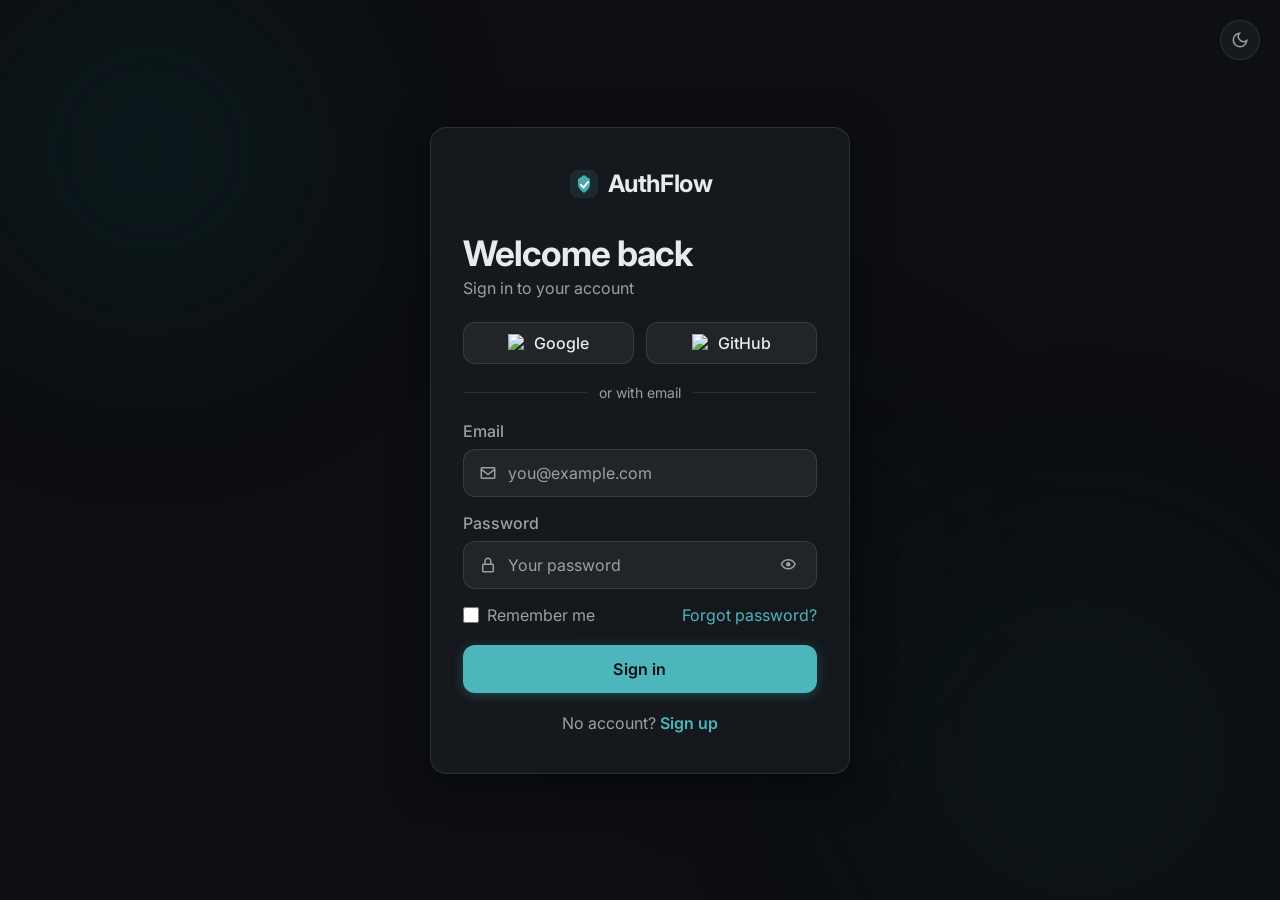
==== commit 7bdc6670: "refactor: separate HTML/CSS/JS, add register/forgot/dashboard pages, remove old files" ====
--- a/index.html
+++ b/index.html
@@ -3,248 +3,22 @@
 <head>
   <meta charset="UTF-8">
   <meta name="viewport" content="width=device-width, initial-scale=1.0">
-  <title>AuthFlow — Login</title>
+  <title>AuthFlow — Sign In</title>
   <link rel="preconnect" href="https://fonts.googleapis.com">
   <link rel="preconnect" href="https://fonts.gstatic.com" crossorigin>
   <link href="https://fonts.googleapis.com/css2?family=Inter:wght@300..700&display=swap" rel="stylesheet">
   <link href="https://unpkg.com/boxicons@2.1.4/css/boxicons.min.css" rel="stylesheet">
-  <style>
-    :root {
-      --text-xs:   clamp(0.75rem,  0.7rem  + 0.25vw, 0.875rem);
-      --text-sm:   clamp(0.875rem, 0.8rem  + 0.35vw, 1rem);
-      --text-base: clamp(1rem,     0.95rem + 0.25vw, 1.125rem);
-      --text-lg:   clamp(1.125rem, 1rem    + 0.75vw, 1.5rem);
-      --text-xl:   clamp(1.5rem,   1.2rem  + 1.25vw, 2.25rem);
-      --space-1:.25rem;--space-2:.5rem;--space-3:.75rem;--space-4:1rem;
-      --space-5:1.25rem;--space-6:1.5rem;--space-8:2rem;--space-10:2.5rem;
-      --space-12:3rem;
-      --radius-sm:.375rem;--radius-md:.5rem;--radius-lg:.75rem;
-      --radius-xl:1rem;--radius-full:9999px;
-      --transition:200ms cubic-bezier(0.16,1,0.3,1);
-      --font-body:'Inter',system-ui,sans-serif;
-    }
-    :root,[data-theme="light"]{
-      --bg:#f7f6f2;--surface:rgba(255,255,255,.72);--surface-s:#fff;
-      --border:rgba(0,0,0,.10);--text:#1a1a1a;--text-m:#6b7280;--text-i:#fff;
-      --primary:#01696f;--primary-h:#0c4e54;--primary-t:#fff;
-      --error:#b91c4c;--error-bg:rgba(185,28,76,.08);
-      --success:#166534;--input-bg:rgba(0,0,0,.04);
-      --input-focus:rgba(1,105,111,.18);
-      --shadow-card:0 4px 24px rgba(0,0,0,.10),0 1px 4px rgba(0,0,0,.06);
-      --shadow-btn:0 2px 8px rgba(1,105,111,.28);
-      --m1:#d6f0ef;--m2:#e0f2f1;--m3:#b2dfdb;
-      --gh-filter:none;
-    }
-    [data-theme="dark"]{
-      --bg:#0d0f12;--surface:rgba(24,27,32,.82);--surface-s:#181b20;
-      --border:rgba(255,255,255,.10);--text:#e8eaed;--text-m:#9aa0a6;--text-i:#0d0f12;
-      --primary:#4db6bd;--primary-h:#3da3aa;--primary-t:#0d0f12;
-      --error:#f07090;--error-bg:rgba(240,112,144,.10);
-      --success:#34d399;--input-bg:rgba(255,255,255,.06);
-      --input-focus:rgba(77,182,189,.18);
-      --shadow-card:0 8px 40px rgba(0,0,0,.5),0 1px 4px rgba(0,0,0,.3);
-      --shadow-btn:0 2px 12px rgba(77,182,189,.30);
-      --m1:#0a2a2c;--m2:#0d1f21;--m3:#071416;
-      --gh-filter:invert(1);
-    }
-    *,*::before,*::after{box-sizing:border-box;margin:0;padding:0}
-    html{-webkit-font-smoothing:antialiased;scroll-behavior:smooth}
-    body{
-      min-height:100dvh;font-family:var(--font-body);font-size:var(--text-base);
-      color:var(--text);background:var(--bg);
-      display:flex;align-items:center;justify-content:center;
-      padding:var(--space-4);position:relative;overflow:hidden;
-      transition:background var(--transition),color var(--transition);
-    }
-    input,button{font:inherit;color:inherit}
-    button{cursor:pointer;background:none;border:none}
-    a{color:var(--primary);text-decoration:none;transition:color var(--transition)}
-    a:hover{color:var(--primary-h);text-decoration:underline}
-    :focus-visible{outline:2px solid var(--primary);outline-offset:3px;border-radius:var(--radius-sm)}
-    /* mesh bg */
-    .mesh{position:fixed;inset:0;z-index:0;pointer-events:none;overflow:hidden}
-    .mesh::before,.mesh::after,.blob{
-      content:'';position:absolute;border-radius:50%;
-      filter:blur(80px);opacity:.55;
-      animation:flt 12s ease-in-out infinite alternate;
-    }
-    .mesh::before{width:500px;height:500px;background:radial-gradient(circle,var(--m1),transparent 70%);top:-100px;left:-100px;animation-duration:11s}
-    .mesh::after{width:600px;height:600px;background:radial-gradient(circle,var(--m2),transparent 70%);bottom:-150px;right:-100px;animation-duration:14s;animation-delay:-4s}
-    .blob{width:400px;height:400px;background:radial-gradient(circle,var(--m3),transparent 70%);top:40%;left:45%;animation-duration:16s;animation-delay:-7s}
-    @keyframes flt{0%{transform:translate(0,0) scale(1)}50%{transform:translate(30px,-40px) scale(1.08)}100%{transform:translate(-20px,20px) scale(.96)}}
-    /* theme toggle */
-    .theme-btn{
-      position:fixed;top:var(--space-5);right:var(--space-5);z-index:100;
-      width:40px;height:40px;display:flex;align-items:center;justify-content:center;
-      background:var(--surface);border:1px solid var(--border);border-radius:var(--radius-full);
-      backdrop-filter:blur(12px);color:var(--text-m);
-      transition:background var(--transition),color var(--transition),transform var(--transition);
-    }
-    .theme-btn:hover{color:var(--text);transform:scale(1.08)}
-    /* card */
-    .card{
-      position:relative;z-index:10;width:100%;max-width:420px;
-      background:var(--surface);border:1px solid var(--border);
-      border-radius:var(--radius-xl);padding:var(--space-10) var(--space-8);
-      backdrop-filter:blur(20px) saturate(160%);
-      -webkit-backdrop-filter:blur(20px) saturate(160%);
-      box-shadow:var(--shadow-card);
-      transition:background var(--transition),border-color var(--transition);
-    }
-    /* logo */
-    .logo{display:flex;align-items:center;gap:var(--space-2);margin-bottom:var(--space-8);justify-content:center}
-    .logo svg{width:32px;height:32px;color:var(--primary)}
-    .logo-name{font-size:var(--text-lg);font-weight:700;letter-spacing:-.02em;color:var(--text)}
-    /* panels */
-    .panels{position:relative;overflow:hidden}
-    .panel{transition:opacity 280ms ease,transform 280ms cubic-bezier(0.16,1,0.3,1)}
-    .panel.off{
-      position:absolute;top:0;left:0;width:100%;
-      pointer-events:none;opacity:0;transform:translateX(32px);
-    }
-    .panel.off.back{transform:translateX(-32px)}
-    .panel.on{opacity:1;transform:translateX(0)}
-    .ptitle{font-size:var(--text-xl);font-weight:700;letter-spacing:-.025em;margin-bottom:var(--space-1);color:var(--text)}
-    .psub{font-size:var(--text-sm);color:var(--text-m);margin-bottom:var(--space-6)}
-    /* form */
-    .fg{margin-bottom:var(--space-4)}
-    .fl{display:block;font-size:var(--text-sm);font-weight:500;color:var(--text-m);margin-bottom:var(--space-2)}
-    .iw{position:relative}
-    .iw i.ic{position:absolute;left:var(--space-4);top:50%;transform:translateY(-50%);font-size:18px;color:var(--text-m);pointer-events:none;transition:color var(--transition)}
-    .iw input{
-      width:100%;height:48px;padding:0 48px 0 44px;
-      background:var(--input-bg);border:1.5px solid var(--border);
-      border-radius:var(--radius-lg);font-size:var(--text-sm);color:var(--text);
-      transition:border-color var(--transition),background var(--transition),box-shadow var(--transition);
-      outline:none;
-    }
-    .iw input::placeholder{color:var(--text-m)}
-    .iw input:focus{
-      border-color:var(--primary);background:var(--input-focus);
-      box-shadow:0 0 0 3px color-mix(in oklch,var(--primary) 18%,transparent);
-    }
-    .iw:focus-within i.ic{color:var(--primary)}
-    .iw.err input{border-color:var(--error);background:var(--error-bg)}
-    .pw-eye{
-      position:absolute;right:var(--space-4);top:50%;transform:translateY(-50%);
-      color:var(--text-m);font-size:18px;padding:var(--space-1);
-      transition:color var(--transition);
-    }
-    .pw-eye:hover{color:var(--text)}
-    .ferr{display:none;align-items:center;gap:var(--space-1);font-size:var(--text-xs);color:var(--error);margin-top:var(--space-1)}
-    .ferr.show{display:flex}
-    .ferr i{font-size:14px}
-    .meta{display:flex;justify-content:space-between;align-items:center;margin-bottom:var(--space-5)}
-    .ck{display:flex;align-items:center;gap:var(--space-2);font-size:var(--text-sm);color:var(--text-m);cursor:pointer;user-select:none}
-    .ck input[type=checkbox]{width:16px;height:16px;accent-color:var(--primary);cursor:pointer}
-    .lsm{font-size:var(--text-sm)}
-    /* buttons */
-    .btn-p{
-      width:100%;height:48px;background:var(--primary);color:var(--primary-t);
-      border-radius:var(--radius-lg);font-size:var(--text-sm);font-weight:600;
-      letter-spacing:.01em;box-shadow:var(--shadow-btn);
-      display:flex;align-items:center;justify-content:center;gap:var(--space-2);
-      transition:background var(--transition),transform var(--transition),box-shadow var(--transition),opacity var(--transition);
-    }
-    .btn-p:hover{background:var(--primary-h);transform:translateY(-1px);box-shadow:0 4px 16px color-mix(in oklch,var(--primary) 40%,transparent)}
-    .btn-p:active{transform:translateY(0)}
-    .btn-p:disabled{opacity:.6;cursor:not-allowed;transform:none}
-    .spin{display:none;width:18px;height:18px;border:2.5px solid rgba(255,255,255,.3);border-top-color:var(--primary-t);border-radius:50%;animation:rot .7s linear infinite}
-    @keyframes rot{to{transform:rotate(360deg)}}
-    .btn-p.ld .lbl{display:none}
-    .btn-p.ld .spin{display:block}
-    /* divider */
-    .div{display:flex;align-items:center;gap:var(--space-3);margin:var(--space-5) 0;color:var(--text-m);font-size:var(--text-xs)}
-    .div::before,.div::after{content:'';flex:1;height:1px;background:var(--border)}
-    /* social */
-    .socials{display:grid;grid-template-columns:1fr 1fr;gap:var(--space-3);margin-bottom:var(--space-5)}
-    .btn-s{
-      height:42px;display:flex;align-items:center;justify-content:center;gap:var(--space-2);
-      background:var(--input-bg);border:1.5px solid var(--border);
-      border-radius:var(--radius-lg);font-size:var(--text-sm);font-weight:500;color:var(--text);
-      transition:background var(--transition),border-color var(--transition),transform var(--transition);
-    }
-    .btn-s:hover{background:color-mix(in oklch,var(--primary) 8%,var(--input-bg));border-color:var(--primary);transform:translateY(-1px)}
-    .btn-s img{width:18px;height:18px;filter:var(--gh-filter,none)}
-    /* switch */
-    .sw{text-align:center;font-size:var(--text-sm);color:var(--text-m);margin-top:var(--space-5)}
-    .sw a{font-weight:600}
-    /* toast */
-    .toast{
-      position:fixed;bottom:var(--space-6);left:50%;z-index:200;
-      transform:translateX(-50%) translateY(80px);opacity:0;
-      background:var(--surface-s);border:1px solid var(--border);
-      border-radius:var(--radius-lg);padding:var(--space-3) var(--space-5);
-      display:flex;align-items:center;gap:var(--space-3);
-      font-size:var(--text-sm);font-weight:500;box-shadow:var(--shadow-card);
-      backdrop-filter:blur(12px);
-      transition:transform 350ms cubic-bezier(0.16,1,0.3,1),opacity 350ms ease;
-      white-space:nowrap;
-    }
-    .toast.show{transform:translateX(-50%) translateY(0);opacity:1}
-    .toast i{font-size:18px}
-    .toast.ok i{color:var(--success)}
-    .toast.er i{color:var(--error)}
-    .toast.nf i{color:var(--primary)}
-    /* back btn */
-    .back{display:inline-flex;align-items:center;gap:var(--space-1);color:var(--text-m);font-size:var(--text-sm);margin-bottom:var(--space-5);transition:color var(--transition);background:none;border:none;cursor:pointer;padding:0}
-    .back:hover{color:var(--text)}
-    /* strength */
-    .str{margin-top:var(--space-2)}
-    .str-bar{height:3px;border-radius:var(--radius-full);background:var(--border);overflow:hidden;margin-bottom:var(--space-1)}
-    .str-fill{height:100%;border-radius:var(--radius-full);width:0;transition:width .3s ease,background .3s ease}
-    .str-lbl{font-size:var(--text-xs);color:var(--text-m)}
-    /* dashboard */
-    .dash{display:none;text-align:center}
-    .dash.show{display:block}
-    .dash-avatar{
-      width:72px;height:72px;border-radius:var(--radius-full);
-      background:color-mix(in oklch,var(--primary) 18%,var(--input-bg));
-      display:flex;align-items:center;justify-content:center;
-      margin:0 auto var(--space-4);
-      font-size:2rem;color:var(--primary);
-    }
-    .dash h2{font-size:var(--text-xl);font-weight:700;margin-bottom:var(--space-2)}
-    .dash p{color:var(--text-m);font-size:var(--text-sm);margin-bottom:var(--space-6)}
-    .dash-cards{display:grid;grid-template-columns:1fr 1fr;gap:var(--space-3);margin-bottom:var(--space-6)}
-    .dc{
-      background:var(--input-bg);border:1px solid var(--border);
-      border-radius:var(--radius-lg);padding:var(--space-4);text-align:left;
-    }
-    .dc .dc-val{font-size:var(--text-lg);font-weight:700;color:var(--primary)}
-    .dc .dc-lbl{font-size:var(--text-xs);color:var(--text-m);margin-top:2px}
-    .btn-out{
-      width:100%;height:44px;border:1.5px solid var(--border);
-      border-radius:var(--radius-lg);font-size:var(--text-sm);font-weight:600;
-      color:var(--text-m);display:flex;align-items:center;justify-content:center;gap:var(--space-2);
-      transition:border-color var(--transition),color var(--transition),background var(--transition);
-    }
-    .btn-out:hover{border-color:var(--error);color:var(--error)}
-    /* responsive */
-    @media(max-width:480px){
-      .card{padding:var(--space-8) var(--space-5)}
-      .socials{grid-template-columns:1fr}
-      .dash-cards{grid-template-columns:1fr}
-    }
-    @media(prefers-reduced-motion:reduce){
-      *,*::before,*::after{animation-duration:.01ms!important;transition-duration:.01ms!important}
-    }
-  </style>
+  <link rel="stylesheet" href="css/style.css">
 </head>
 <body>
 
 <div class="mesh" aria-hidden="true"><div class="blob"></div></div>
-
 <button class="theme-btn" id="themeBtn" aria-label="Switch to light mode">
-  <svg width="18" height="18" viewBox="0 0 24 24" fill="none" stroke="currentColor" stroke-width="2">
-    <path d="M21 12.79A9 9 0 1 1 11.21 3 7 7 0 0 0 21 12.79z"/>
-  </svg>
+  <svg width="18" height="18" viewBox="0 0 24 24" fill="none" stroke="currentColor" stroke-width="2"><path d="M21 12.79A9 9 0 1 1 11.21 3 7 7 0 0 0 21 12.79z"/></svg>
 </button>
 
-<div class="card" role="main">
-
-  <!-- LOGO -->
-  <div class="logo" aria-label="AuthFlow">
+<div class="card">
+  <div class="logo">
     <svg viewBox="0 0 32 32" fill="none" aria-hidden="true">
       <rect x="2" y="2" width="28" height="28" rx="8" fill="currentColor" opacity="0.12"/>
       <path d="M16 7 L22 11 L22 17 C22 21 16 25 16 25 C16 25 10 21 10 17 L10 11 Z" fill="currentColor" opacity="0.9"/>
@@ -253,129 +27,44 @@
     <span class="logo-name">AuthFlow</span>
   </div>
 
-  <!-- PANELS -->
-  <div class="panels" id="panels">
+  <h1 class="ptitle">Welcome back</h1>
+  <p class="psub">Sign in to your account</p>
 
-    <!-- LOGIN -->
-    <div class="panel on" id="p-login">
-      <h1 class="ptitle">Welcome back</h1>
-      <p class="psub">Sign in to your account</p>
-      <div class="socials">
-        <button class="btn-s" type="button" onclick="toast('Demo: Google sign-in','nf')">
-          <img src="https://cdn.simpleicons.org/google" alt="Google" width="18" height="18" loading="lazy">
-          Google
-        </button>
-        <button class="btn-s" type="button" onclick="toast('Demo: GitHub sign-in','nf')">
-          <img src="https://cdn.simpleicons.org/github" alt="GitHub" width="18" height="18" loading="lazy">
-          GitHub
-        </button>
+  <div class="socials">
+    <button class="btn-s" type="button" onclick="showToast('Demo: Google sign-in','info')">
+      <img src="https://cdn.simpleicons.org/google" alt="Google" width="18" height="18" loading="lazy"> Google
+    </button>
+    <button class="btn-s" type="button" onclick="showToast('Demo: GitHub sign-in','info')">
+      <img src="https://cdn.simpleicons.org/github" alt="GitHub" width="18" height="18" loading="lazy"> GitHub
+    </button>
+  </div>
+  <div class="divider">or with email</div>
+
+  <form id="loginForm" novalidate>
+    <div class="fg" id="le-g">
+      <label class="fl" for="le">Email</label>
+      <div class="iw">
+        <i class="bx bx-envelope ic" aria-hidden="true"></i>
+        <input type="email" id="le" placeholder="you@example.com" autocomplete="email" required>
       </div>
-      <div class="div">or with email</div>
-      <form id="fLogin" novalidate>
-        <div class="fg" id="le-g">
-          <label class="fl" for="le">Email</label>
-          <div class="iw">
-            <i class="bx bx-envelope ic" aria-hidden="true"></i>
-            <input type="email" id="le" placeholder="you@example.com" autocomplete="email" required>
-          </div>
-          <div class="ferr" id="le-e"><i class="bx bx-error-circle"></i><span></span></div>
-        </div>
-        <div class="fg" id="lp-g">
-          <label class="fl" for="lp">Password</label>
-          <div class="iw">
-            <i class="bx bx-lock-alt ic" aria-hidden="true"></i>
-            <input type="password" id="lp" placeholder="Your password" autocomplete="current-password" required>
-            <button type="button" class="pw-eye" onclick="eye('lp',this)" aria-label="Show password"><i class="bx bx-show"></i></button>
-          </div>
-          <div class="ferr" id="lp-e"><i class="bx bx-error-circle"></i><span></span></div>
-        </div>
-        <div class="meta">
-          <label class="ck"><input type="checkbox" name="remember"> Remember me</label>
-          <a href="#" class="lsm" onclick="go('forgot');return false">Forgot password?</a>
-        </div>
-        <button type="submit" class="btn-p" id="lBtn"><span class="lbl">Sign in</span><div class="spin" aria-hidden="true"></div></button>
-      </form>
-      <div class="sw">No account? <a href="#" onclick="go('register');return false">Sign up</a></div>
+      <div class="ferr" id="le-e"><i class="bx bx-error-circle"></i><span></span></div>
     </div>
-
-    <!-- REGISTER -->
-    <div class="panel off" id="p-register">
-      <h1 class="ptitle">Create account</h1>
-      <p class="psub">Join today — it only takes a minute</p>
-      <form id="fReg" novalidate>
-        <div class="fg" id="rn-g">
-          <label class="fl" for="rn">Full name</label>
-          <div class="iw">
-            <i class="bx bx-user ic" aria-hidden="true"></i>
-            <input type="text" id="rn" placeholder="Jane Doe" autocomplete="name" required>
-          </div>
-          <div class="ferr" id="rn-e"><i class="bx bx-error-circle"></i><span></span></div>
-        </div>
-        <div class="fg" id="re-g">
-          <label class="fl" for="re">Email</label>
-          <div class="iw">
-            <i class="bx bx-envelope ic" aria-hidden="true"></i>
-            <input type="email" id="re" placeholder="you@example.com" autocomplete="email" required>
-          </div>
-          <div class="ferr" id="re-e"><i class="bx bx-error-circle"></i><span></span></div>
-        </div>
-        <div class="fg" id="rp-g">
-          <label class="fl" for="rp">Password</label>
-          <div class="iw">
-            <i class="bx bx-lock-alt ic" aria-hidden="true"></i>
-            <input type="password" id="rp" placeholder="Min 8 characters" autocomplete="new-password" required oninput="strength(this.value)">
-            <button type="button" class="pw-eye" onclick="eye('rp',this)" aria-label="Show password"><i class="bx bx-show"></i></button>
-          </div>
-          <div class="ferr" id="rp-e"><i class="bx bx-error-circle"></i><span></span></div>
-          <div class="str"><div class="str-bar"><div class="str-fill" id="sfill"></div></div><span class="str-lbl" id="slbl">Enter a password</span></div>
-        </div>
-        <div class="fg" id="rc-g">
-          <label class="fl" for="rc">Confirm password</label>
-          <div class="iw">
-            <i class="bx bx-lock-open-alt ic" aria-hidden="true"></i>
-            <input type="password" id="rc" placeholder="Repeat password" autocomplete="new-password" required>
-            <button type="button" class="pw-eye" onclick="eye('rc',this)" aria-label="Show password"><i class="bx bx-show"></i></button>
-          </div>
-          <div class="ferr" id="rc-e"><i class="bx bx-error-circle"></i><span></span></div>
-        </div>
-        <button type="submit" class="btn-p" id="rBtn"><span class="lbl">Create account</span><div class="spin" aria-hidden="true"></div></button>
-      </form>
-      <div class="sw">Have an account? <a href="#" onclick="go('login');return false">Sign in</a></div>
+    <div class="fg" id="lp-g">
+      <label class="fl" for="lp">Password</label>
+      <div class="iw">
+        <i class="bx bx-lock-alt ic" aria-hidden="true"></i>
+        <input type="password" id="lp" placeholder="Your password" autocomplete="current-password" required>
+        <button type="button" class="pw-eye" onclick="toggleEye('lp',this)" aria-label="Show password"><i class="bx bx-show"></i></button>
+      </div>
+      <div class="ferr" id="lp-e"><i class="bx bx-error-circle"></i><span></span></div>
     </div>
-
-    <!-- FORGOT -->
-    <div class="panel off" id="p-forgot">
-      <button type="button" class="back" onclick="go('login')"><i class="bx bx-arrow-back"></i> Back to sign in</button>
-      <h1 class="ptitle">Reset password</h1>
-      <p class="psub">We'll send a link to your inbox</p>
-      <form id="fFgt" novalidate>
-        <div class="fg" id="fe-g">
-          <label class="fl" for="fe">Email</label>
-          <div class="iw">
-            <i class="bx bx-envelope ic" aria-hidden="true"></i>
-            <input type="email" id="fe" placeholder="you@example.com" autocomplete="email" required>
-          </div>
-          <div class="ferr" id="fe-e"><i class="bx bx-error-circle"></i><span></span></div>
-        </div>
-        <button type="submit" class="btn-p" id="fBtn"><span class="lbl">Send reset link</span><div class="spin" aria-hidden="true"></div></button>
-      </form>
+    <div class="meta">
+      <label class="ck"><input type="checkbox" id="remember"> Remember me</label>
+      <a href="forgot.html" class="lsm">Forgot password?</a>
     </div>
-
-    <!-- DASHBOARD -->
-    <div class="panel off" id="p-dash">
-      <div class="dash show" id="dashView">
-        <div class="dash-avatar"><i class="bx bx-user"></i></div>
-        <h2 id="dashName">Hello!</h2>
-        <p id="dashEmail">you@example.com</p>
-        <div class="dash-cards">
-          <div class="dc"><div class="dc-val">1</div><div class="dc-lbl">Session</div></div>
-          <div class="dc"><div class="dc-val" id="dashJoined">Today</div><div class="dc-lbl">Member since</div></div>
-        </div>
-        <button class="btn-out" onclick="logout()"><i class="bx bx-log-out"></i> Sign out</button>
-      </div>
-    </div>
-
-  </div>
+    <button type="submit" class="btn-p" id="lBtn"><span class="lbl">Sign in</span><div class="spin" aria-hidden="true"></div></button>
+  </form>
+  <div class="sw">No account? <a href="register.html">Sign up</a></div>
 </div>
 
 <div class="toast" id="toastEl" role="status" aria-live="polite">
@@ -383,172 +72,31 @@
   <span id="toastMsg"></span>
 </div>
 
+<script src="js/app.js"></script>
 <script>
-(function(){
-  const btn = document.getElementById('themeBtn');
-  const root = document.documentElement;
-  let dark = true;
-  function apply(d){
-    root.setAttribute('data-theme', d ? 'dark' : 'light');
-    btn.setAttribute('aria-label','Switch to '+(d?'light':'dark')+' mode');
-    btn.innerHTML = d
-      ? '<svg width="18" height="18" viewBox="0 0 24 24" fill="none" stroke="currentColor" stroke-width="2"><path d="M21 12.79A9 9 0 1 1 11.21 3 7 7 0 0 0 21 12.79z"/></svg>'
-      : '<svg width="18" height="18" viewBox="0 0 24 24" fill="none" stroke="currentColor" stroke-width="2"><circle cx="12" cy="12" r="5"/><path d="M12 1v2M12 21v2M4.22 4.22l1.42 1.42M18.36 18.36l1.42 1.42M1 12h2M21 12h2M4.22 19.78l1.42-1.42M18.36 5.64l1.42-1.42"/></svg>';
-  }
-  apply(dark);
-  btn.addEventListener('click', ()=>{ dark=!dark; apply(dark); });
+document.getElementById('loginForm').addEventListener('submit', async function(e) {
+  e.preventDefault();
+  let ok = true;
+  const email = document.getElementById('le').value.trim();
+  const pw = document.getElementById('lp').value;
+  clearErr('le-g','le-e'); clearErr('lp-g','lp-e');
+  if (!email) { setErr('le-g','le-e','Email is required'); ok=false; }
+  else if (!validEmail(email)) { setErr('le-g','le-e','Enter a valid email address'); ok=false; }
+  if (!pw) { setErr('lp-g','lp-e','Password is required'); ok=false; }
+  if (!ok) return;
+  await btnLoad(document.getElementById('lBtn'));
+  const users = getUsers();
+  if (!users[email]) { setErr('le-g','le-e','No account found. Please sign up first.'); return; }
+  if (users[email].pw !== pw) { setErr('lp-g','lp-e','Incorrect password'); return; }
+  setSession(users[email]);
+  showToast('Signed in! Redirecting…','success');
+  setTimeout(() => window.location.href = 'dashboard.html', 1200);
+});
 
-  /* Users stored in-memory (demo) */
-  const users = {};
-  let current = null;
-
-  let cur = 'login';
-  window.go = function(to){
-    const from = document.getElementById('p-'+cur);
-    const toEl = document.getElementById('p-'+to);
-    from.classList.remove('on');
-    from.classList.add('off');
-    if(to==='login') from.classList.add('back'); else from.classList.remove('back');
-    toEl.classList.remove('off','back');
-    void toEl.offsetWidth;
-    toEl.classList.add('on');
-    cur = to;
-    document.querySelectorAll('.ferr').forEach(e=>e.classList.remove('show'));
-    document.querySelectorAll('.iw').forEach(e=>e.classList.remove('err'));
-  };
-
-  window.eye = function(id, btn){
-    const inp = document.getElementById(id);
-    const ico = btn.querySelector('i');
-    const hidden = inp.type==='password';
-    inp.type = hidden ? 'text' : 'password';
-    ico.className = hidden ? 'bx bx-hide' : 'bx bx-show';
-    btn.setAttribute('aria-label', hidden ? 'Hide password' : 'Show password');
-  };
-
-  window.strength = function(pw){
-    const fill = document.getElementById('sfill');
-    const lbl = document.getElementById('slbl');
-    if(!pw){ fill.style.width='0'; lbl.textContent='Enter a password'; lbl.style.color=''; return; }
-    let s=0;
-    if(pw.length>=8) s++;
-    if(/[A-Z]/.test(pw)) s++;
-    if(/[0-9]/.test(pw)) s++;
-    if(/[^A-Za-z0-9]/.test(pw)) s++;
-    const cfg=[
-      {w:'25%',bg:'var(--error)',t:'Weak'},
-      {w:'25%',bg:'var(--error)',t:'Weak'},
-      {w:'50%',bg:'#d97706',t:'Fair'},
-      {w:'75%',bg:'#ca8a04',t:'Good'},
-      {w:'100%',bg:'var(--success)',t:'Strong ✓'},
-    ];
-    const c=cfg[s]||cfg[0];
-    fill.style.width=c.w; fill.style.background=c.bg;
-    lbl.textContent=c.t; lbl.style.color=c.bg;
-  };
-
-  function err(gid,eid,msg){
-    document.getElementById(gid).querySelector('.iw').classList.add('err');
-    const el=document.getElementById(eid);
-    el.querySelector('span').textContent=msg;
-    el.classList.add('show');
-  }
-  function clr(gid,eid){
-    document.getElementById(gid).querySelector('.iw').classList.remove('err');
-    document.getElementById(eid).classList.remove('show');
-  }
-  function validEmail(v){ return /^[^\s@]+@[^\s@]+\.[^\s@]+$/.test(v); }
-
-  let tt;
-  window.toast = function(msg,type){
-    type=type||'ok';
-    const el=document.getElementById('toastEl');
-    document.getElementById('toastMsg').textContent=msg;
-    document.getElementById('toastIco').className=
-      type==='ok'?'bx bx-check-circle':type==='er'?'bx bx-error-circle':'bx bx-info-circle';
-    el.className='toast '+type+' show';
-    clearTimeout(tt);
-    tt=setTimeout(()=>el.classList.remove('show'),3500);
-  };
-
-  function wait(btn){
-    btn.classList.add('ld'); btn.disabled=true;
-    return new Promise(r=>setTimeout(()=>{ btn.classList.remove('ld'); btn.disabled=false; r(); },1200));
-  }
-
-  /* LOGIN */
-  document.getElementById('fLogin').addEventListener('submit', async function(e){
-    e.preventDefault();
-    let ok=true;
-    const email=document.getElementById('le').value.trim();
-    const pw=document.getElementById('lp').value;
-    clr('le-g','le-e'); clr('lp-g','lp-e');
-    if(!email){ err('le-g','le-e','Email is required'); ok=false; }
-    else if(!validEmail(email)){ err('le-g','le-e','Enter a valid email'); ok=false; }
-    if(!pw){ err('lp-g','lp-e','Password is required'); ok=false; }
-    if(!ok) return;
-    await wait(document.getElementById('lBtn'));
-    if(!users[email]){ err('le-g','le-e','No account found. Please sign up first.'); return; }
-    if(users[email].pw!==pw){ err('lp-g','lp-e','Incorrect password'); return; }
-    current=users[email];
-    document.getElementById('dashName').textContent='Hello, '+current.name+'!';
-    document.getElementById('dashEmail').textContent=current.email;
-    toast('Signed in successfully!','ok');
-    go('dash');
-  });
-
-  /* REGISTER */
-  document.getElementById('fReg').addEventListener('submit', async function(e){
-    e.preventDefault();
-    let ok=true;
-    const name=document.getElementById('rn').value.trim();
-    const email=document.getElementById('re').value.trim();
-    const pw=document.getElementById('rp').value;
-    const cf=document.getElementById('rc').value;
-    clr('rn-g','rn-e'); clr('re-g','re-e'); clr('rp-g','rp-e'); clr('rc-g','rc-e');
-    if(!name){ err('rn-g','rn-e','Full name is required'); ok=false; }
-    if(!email){ err('re-g','re-e','Email is required'); ok=false; }
-    else if(!validEmail(email)){ err('re-g','re-e','Enter a valid email'); ok=false; }
-    if(!pw){ err('rp-g','rp-e','Password is required'); ok=false; }
-    else if(pw.length<8){ err('rp-g','rp-e','Minimum 8 characters'); ok=false; }
-    if(!cf){ err('rc-g','rc-e','Please confirm your password'); ok=false; }
-    else if(pw!==cf){ err('rc-g','rc-e','Passwords do not match'); ok=false; }
-    if(!ok) return;
-    await wait(document.getElementById('rBtn'));
-    if(users[email]){ err('re-g','re-e','An account with this email already exists'); return; }
-    users[email]={name,email,pw,joined:new Date().toLocaleDateString()};
-    toast('Account created! Please sign in 🎉','ok');
-    document.getElementById('fReg').reset();
-    document.getElementById('sfill').style.width='0';
-    document.getElementById('slbl').textContent='Enter a password';
-    setTimeout(()=>go('login'),1600);
-  });
-
-  /* FORGOT */
-  document.getElementById('fFgt').addEventListener('submit', async function(e){
-    e.preventDefault();
-    const email=document.getElementById('fe').value.trim();
-    clr('fe-g','fe-e');
-    if(!email){ err('fe-g','fe-e','Email is required'); return; }
-    if(!validEmail(email)){ err('fe-g','fe-e','Enter a valid email'); return; }
-    await wait(document.getElementById('fBtn'));
-    toast('Reset link sent! Check your inbox.','ok');
-    setTimeout(()=>go('login'),2000);
-  });
-
-  /* LOGOUT */
-  window.logout = function(){
-    current=null;
-    toast('Signed out','nf');
-    go('login');
-  };
-
-  /* blur validation */
-  document.getElementById('le').addEventListener('blur',function(){
-    if(this.value&&!validEmail(this.value)) err('le-g','le-e','Enter a valid email');
-    else clr('le-g','le-e');
-  });
-})();
+document.getElementById('le').addEventListener('blur', function(){
+  if (this.value && !validEmail(this.value)) setErr('le-g','le-e','Enter a valid email address');
+  else clearErr('le-g','le-e');
+});
 </script>
 </body>
 </html>
--- a/css/style.css
+++ b/css/style.css
@@ -0,0 +1,271 @@
+/* ===== TOKENS ===== */
+:root {
+  --text-xs:   clamp(0.75rem,  0.7rem  + 0.25vw, 0.875rem);
+  --text-sm:   clamp(0.875rem, 0.8rem  + 0.35vw, 1rem);
+  --text-base: clamp(1rem,     0.95rem + 0.25vw, 1.125rem);
+  --text-lg:   clamp(1.125rem, 1rem    + 0.75vw, 1.5rem);
+  --text-xl:   clamp(1.5rem,   1.2rem  + 1.25vw, 2.25rem);
+  --space-1:.25rem; --space-2:.5rem;  --space-3:.75rem; --space-4:1rem;
+  --space-5:1.25rem; --space-6:1.5rem; --space-8:2rem; --space-10:2.5rem;
+  --space-12:3rem;
+  --radius-sm:.375rem; --radius-md:.5rem; --radius-lg:.75rem;
+  --radius-xl:1rem; --radius-full:9999px;
+  --transition:200ms cubic-bezier(0.16,1,0.3,1);
+  --font-body:'Inter',system-ui,sans-serif;
+}
+
+/* ===== LIGHT MODE ===== */
+:root, [data-theme="light"] {
+  --bg:#f7f6f2; --surface:rgba(255,255,255,.72); --surface-s:#fff;
+  --border:rgba(0,0,0,.10); --text:#1a1a1a; --text-m:#6b7280; --text-i:#fff;
+  --primary:#01696f; --primary-h:#0c4e54; --primary-t:#fff;
+  --error:#b91c4c; --error-bg:rgba(185,28,76,.08);
+  --success:#166534; --input-bg:rgba(0,0,0,.04); --input-focus:rgba(1,105,111,.18);
+  --shadow-card:0 4px 24px rgba(0,0,0,.10),0 1px 4px rgba(0,0,0,.06);
+  --shadow-btn:0 2px 8px rgba(1,105,111,.28);
+  --m1:#d6f0ef; --m2:#e0f2f1; --m3:#b2dfdb;
+}
+
+/* ===== DARK MODE ===== */
+[data-theme="dark"] {
+  --bg:#0d0f12; --surface:rgba(24,27,32,.82); --surface-s:#181b20;
+  --border:rgba(255,255,255,.10); --text:#e8eaed; --text-m:#9aa0a6; --text-i:#0d0f12;
+  --primary:#4db6bd; --primary-h:#3da3aa; --primary-t:#0d0f12;
+  --error:#f07090; --error-bg:rgba(240,112,144,.10);
+  --success:#34d399; --input-bg:rgba(255,255,255,.06); --input-focus:rgba(77,182,189,.18);
+  --shadow-card:0 8px 40px rgba(0,0,0,.5),0 1px 4px rgba(0,0,0,.3);
+  --shadow-btn:0 2px 12px rgba(77,182,189,.30);
+  --m1:#0a2a2c; --m2:#0d1f21; --m3:#071416;
+}
+
+/* ===== BASE RESET ===== */
+*, *::before, *::after { box-sizing: border-box; margin: 0; padding: 0; }
+html { -webkit-font-smoothing: antialiased; scroll-behavior: smooth; }
+body {
+  min-height: 100dvh;
+  font-family: var(--font-body);
+  font-size: var(--text-base);
+  color: var(--text);
+  background: var(--bg);
+  display: flex;
+  align-items: center;
+  justify-content: center;
+  padding: var(--space-4);
+  position: relative;
+  overflow: hidden;
+  transition: background var(--transition), color var(--transition);
+}
+input, button { font: inherit; color: inherit; }
+button { cursor: pointer; background: none; border: none; }
+a { color: var(--primary); text-decoration: none; transition: color var(--transition); }
+a:hover { color: var(--primary-h); text-decoration: underline; }
+:focus-visible { outline: 2px solid var(--primary); outline-offset: 3px; border-radius: var(--radius-sm); }
+
+/* ===== MESH BACKGROUND ===== */
+.mesh { position: fixed; inset: 0; z-index: 0; pointer-events: none; overflow: hidden; }
+.mesh::before, .mesh::after, .blob {
+  content: ''; position: absolute; border-radius: 50%;
+  filter: blur(80px); opacity: .55;
+  animation: flt 12s ease-in-out infinite alternate;
+}
+.mesh::before { width:500px; height:500px; background:radial-gradient(circle,var(--m1),transparent 70%); top:-100px; left:-100px; animation-duration:11s; }
+.mesh::after  { width:600px; height:600px; background:radial-gradient(circle,var(--m2),transparent 70%); bottom:-150px; right:-100px; animation-duration:14s; animation-delay:-4s; }
+.blob { width:400px; height:400px; background:radial-gradient(circle,var(--m3),transparent 70%); top:40%; left:45%; animation-duration:16s; animation-delay:-7s; }
+@keyframes flt {
+  0%   { transform: translate(0,0) scale(1); }
+  50%  { transform: translate(30px,-40px) scale(1.08); }
+  100% { transform: translate(-20px,20px) scale(.96); }
+}
+
+/* ===== THEME BUTTON ===== */
+.theme-btn {
+  position: fixed; top: var(--space-5); right: var(--space-5); z-index: 100;
+  width: 40px; height: 40px;
+  display: flex; align-items: center; justify-content: center;
+  background: var(--surface); border: 1px solid var(--border); border-radius: var(--radius-full);
+  backdrop-filter: blur(12px); color: var(--text-m);
+  transition: background var(--transition), color var(--transition), transform var(--transition);
+}
+.theme-btn:hover { color: var(--text); transform: scale(1.08); }
+
+/* ===== CARD ===== */
+.card {
+  position: relative; z-index: 10;
+  width: 100%; max-width: 420px;
+  background: var(--surface);
+  border: 1px solid var(--border);
+  border-radius: var(--radius-xl);
+  padding: var(--space-10) var(--space-8);
+  backdrop-filter: blur(20px) saturate(160%);
+  -webkit-backdrop-filter: blur(20px) saturate(160%);
+  box-shadow: var(--shadow-card);
+  transition: background var(--transition), border-color var(--transition);
+}
+.card-wide { max-width: 520px; }
+
+/* ===== LOGO ===== */
+.logo { display: flex; align-items: center; gap: var(--space-2); margin-bottom: var(--space-8); justify-content: center; }
+.logo svg { width: 32px; height: 32px; color: var(--primary); }
+.logo-name { font-size: var(--text-lg); font-weight: 700; letter-spacing: -.02em; color: var(--text); }
+
+/* ===== HEADINGS ===== */
+.ptitle { font-size: var(--text-xl); font-weight: 700; letter-spacing: -.025em; margin-bottom: var(--space-1); color: var(--text); }
+.psub   { font-size: var(--text-sm); color: var(--text-m); margin-bottom: var(--space-6); }
+.optional { font-size: var(--text-xs); color: var(--text-m); font-weight: 400; }
+
+/* ===== FORM ===== */
+.fg { margin-bottom: var(--space-4); }
+.fl { display: block; font-size: var(--text-sm); font-weight: 500; color: var(--text-m); margin-bottom: var(--space-2); }
+.iw { position: relative; }
+.iw i.ic {
+  position: absolute; left: var(--space-4); top: 50%; transform: translateY(-50%);
+  font-size: 18px; color: var(--text-m); pointer-events: none;
+  transition: color var(--transition);
+}
+.iw input {
+  width: 100%; height: 48px; padding: 0 48px 0 44px;
+  background: var(--input-bg); border: 1.5px solid var(--border);
+  border-radius: var(--radius-lg); font-size: var(--text-sm); color: var(--text);
+  transition: border-color var(--transition), background var(--transition), box-shadow var(--transition);
+  outline: none;
+}
+.iw input::placeholder { color: var(--text-m); }
+.iw input:focus {
+  border-color: var(--primary);
+  background: var(--input-focus);
+  box-shadow: 0 0 0 3px color-mix(in oklch, var(--primary) 18%, transparent);
+}
+.iw:focus-within i.ic { color: var(--primary); }
+.iw.err input { border-color: var(--error); background: var(--error-bg); }
+
+/* eye toggle */
+.pw-eye {
+  position: absolute; right: var(--space-4); top: 50%; transform: translateY(-50%);
+  color: var(--text-m); font-size: 18px; padding: var(--space-1);
+  transition: color var(--transition);
+}
+.pw-eye:hover { color: var(--text); }
+
+/* errors */
+.ferr { display: none; align-items: center; gap: var(--space-1); font-size: var(--text-xs); color: var(--error); margin-top: var(--space-1); }
+.ferr.show { display: flex; }
+.ferr i { font-size: 14px; }
+
+/* meta row */
+.meta { display: flex; justify-content: space-between; align-items: center; margin-bottom: var(--space-5); }
+.ck { display: flex; align-items: center; gap: var(--space-2); font-size: var(--text-sm); color: var(--text-m); cursor: pointer; user-select: none; }
+.ck input[type=checkbox] { width: 16px; height: 16px; accent-color: var(--primary); cursor: pointer; }
+.terms-ck { margin-bottom: var(--space-2); }
+.lsm { font-size: var(--text-sm); }
+
+/* ===== PRIMARY BUTTON ===== */
+.btn-p {
+  width: 100%; height: 48px;
+  background: var(--primary); color: var(--primary-t);
+  border-radius: var(--radius-lg); font-size: var(--text-sm); font-weight: 600;
+  letter-spacing: .01em; box-shadow: var(--shadow-btn);
+  display: flex; align-items: center; justify-content: center; gap: var(--space-2);
+  transition: background var(--transition), transform var(--transition), box-shadow var(--transition), opacity var(--transition);
+}
+.btn-p:hover { background: var(--primary-h); transform: translateY(-1px); box-shadow: 0 4px 16px color-mix(in oklch,var(--primary) 40%,transparent); }
+.btn-p:active { transform: translateY(0); }
+.btn-p:disabled { opacity: .6; cursor: not-allowed; transform: none; }
+
+/* spinner */
+.spin { display: none; width: 18px; height: 18px; border: 2.5px solid rgba(255,255,255,.3); border-top-color: var(--primary-t); border-radius: 50%; animation: rot .7s linear infinite; }
+@keyframes rot { to { transform: rotate(360deg); } }
+.btn-p.loading .lbl { display: none; }
+.btn-p.loading .spin { display: block; }
+
+/* divider */
+.divider { display: flex; align-items: center; gap: var(--space-3); margin: var(--space-5) 0; color: var(--text-m); font-size: var(--text-xs); }
+.divider::before, .divider::after { content: ''; flex: 1; height: 1px; background: var(--border); }
+
+/* social buttons */
+.socials { display: grid; grid-template-columns: 1fr 1fr; gap: var(--space-3); margin-bottom: var(--space-5); }
+.btn-s {
+  height: 42px; display: flex; align-items: center; justify-content: center; gap: var(--space-2);
+  background: var(--input-bg); border: 1.5px solid var(--border);
+  border-radius: var(--radius-lg); font-size: var(--text-sm); font-weight: 500; color: var(--text);
+  transition: background var(--transition), border-color var(--transition), transform var(--transition);
+}
+.btn-s:hover { background: color-mix(in oklch,var(--primary) 8%,var(--input-bg)); border-color: var(--primary); transform: translateY(-1px); }
+.btn-s img { width: 18px; height: 18px; }
+
+/* switch link */
+.sw { text-align: center; font-size: var(--text-sm); color: var(--text-m); margin-top: var(--space-5); }
+.sw a { font-weight: 600; }
+
+/* back button */
+.back-btn { display: inline-flex; align-items: center; gap: var(--space-1); color: var(--text-m); font-size: var(--text-sm); margin-bottom: var(--space-5); transition: color var(--transition); }
+.back-btn:hover { color: var(--text); text-decoration: none; }
+
+/* password strength */
+.str-wrap { margin-top: var(--space-2); }
+.str-bar { height: 3px; border-radius: var(--radius-full); background: var(--border); overflow: hidden; margin-bottom: var(--space-1); }
+.str-fill { height: 100%; border-radius: var(--radius-full); width: 0; transition: width .3s ease, background .3s ease; }
+.str-lbl { font-size: var(--text-xs); color: var(--text-m); }
+
+/* ===== TOAST ===== */
+.toast {
+  position: fixed; bottom: var(--space-6); left: 50%; z-index: 200;
+  transform: translateX(-50%) translateY(80px); opacity: 0;
+  background: var(--surface-s); border: 1px solid var(--border);
+  border-radius: var(--radius-lg); padding: var(--space-3) var(--space-5);
+  display: flex; align-items: center; gap: var(--space-3);
+  font-size: var(--text-sm); font-weight: 500; box-shadow: var(--shadow-card);
+  backdrop-filter: blur(12px);
+  transition: transform 350ms cubic-bezier(0.16,1,0.3,1), opacity 350ms ease;
+  white-space: nowrap;
+}
+.toast.show { transform: translateX(-50%) translateY(0); opacity: 1; }
+.toast i { font-size: 18px; }
+.toast.success i { color: var(--success); }
+.toast.error   i { color: var(--error); }
+.toast.info    i { color: var(--primary); }
+
+/* ===== DASHBOARD ===== */
+.dash-hero {
+  display: flex; align-items: center; gap: var(--space-5);
+  margin-bottom: var(--space-8);
+  padding-bottom: var(--space-6);
+  border-bottom: 1px solid var(--border);
+}
+.dash-avatar {
+  flex-shrink: 0;
+  width: 64px; height: 64px; border-radius: var(--radius-full);
+  background: color-mix(in oklch, var(--primary) 18%, var(--input-bg));
+  display: flex; align-items: center; justify-content: center;
+  font-size: 1.4rem; font-weight: 700; color: var(--primary); letter-spacing: -.02em;
+}
+.dash-grid {
+  display: grid; grid-template-columns: 1fr 1fr;
+  gap: var(--space-3); margin-bottom: var(--space-8);
+}
+.dc {
+  background: var(--input-bg); border: 1px solid var(--border);
+  border-radius: var(--radius-lg); padding: var(--space-4);
+}
+.dc-icon { font-size: 1.25rem; color: var(--primary); margin-bottom: var(--space-2); }
+.dc-val  { font-size: var(--text-base); font-weight: 700; color: var(--text); }
+.dc-lbl  { font-size: var(--text-xs); color: var(--text-m); margin-top: 2px; }
+.dash-actions { display: flex; flex-direction: column; gap: var(--space-3); }
+.btn-action {
+  height: 44px; display: flex; align-items: center; justify-content: center; gap: var(--space-2);
+  border: 1.5px solid var(--border); border-radius: var(--radius-lg);
+  font-size: var(--text-sm); font-weight: 500; color: var(--text-m);
+  transition: border-color var(--transition), color var(--transition), background var(--transition);
+}
+.btn-action:hover { border-color: var(--primary); color: var(--primary); }
+.btn-danger:hover { border-color: var(--error) !important; color: var(--error) !important; }
+
+/* ===== RESPONSIVE ===== */
+@media (max-width: 480px) {
+  .card { padding: var(--space-8) var(--space-5); }
+  .socials { grid-template-columns: 1fr; }
+  .dash-grid { grid-template-columns: 1fr; }
+  .dash-hero { flex-direction: column; text-align: center; }
+}
+@media (prefers-reduced-motion: reduce) {
+  *, *::before, *::after { animation-duration: .01ms !important; transition-duration: .01ms !important; }
+}
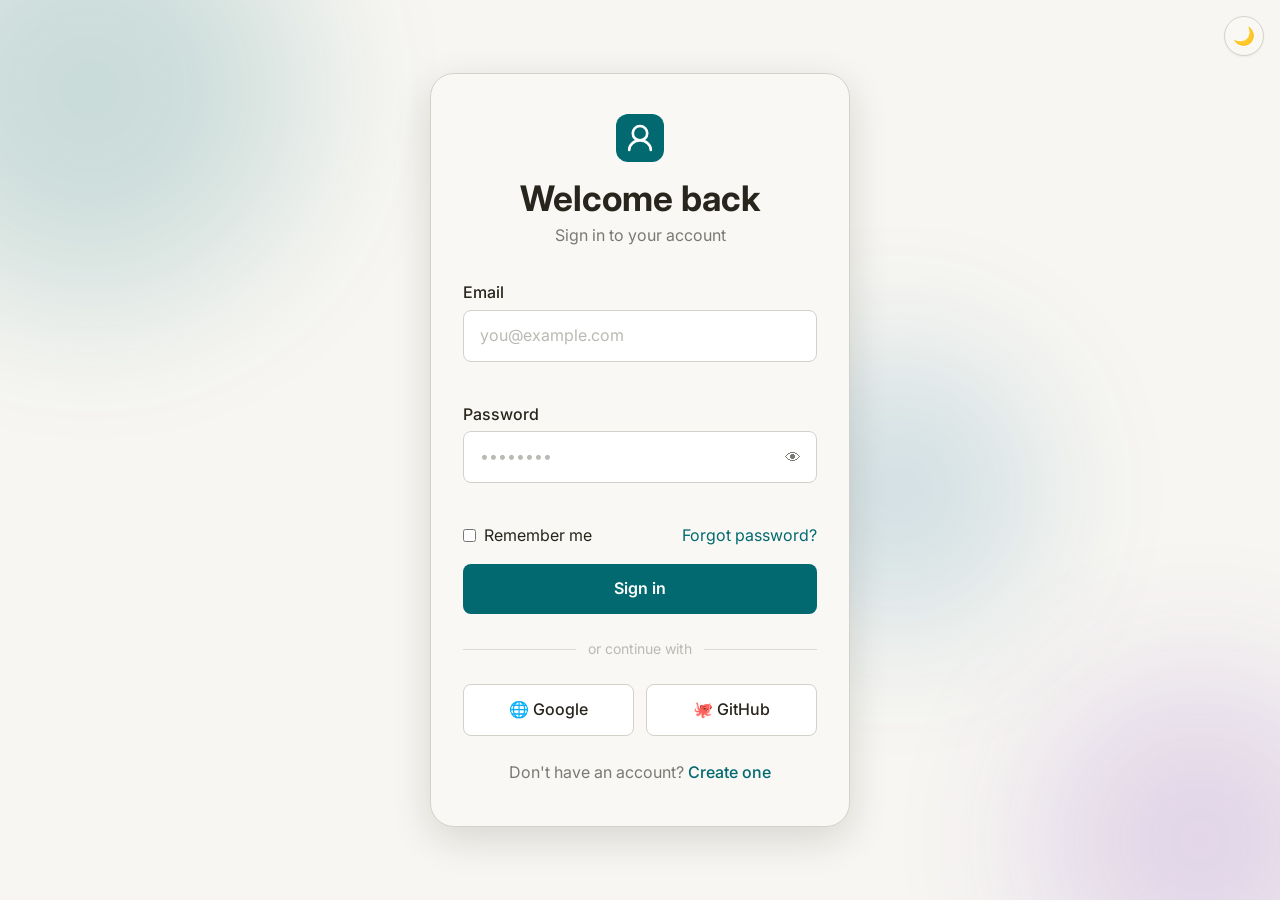
==== commit 1f893b7e: "feat: complete auth site - login, register, forgot-password, dashboard, 404, shared CSS/JS" ====
--- a/index.html
+++ b/index.html
@@ -1,102 +1,94 @@
 <!DOCTYPE html>
 <html lang="en" data-theme="dark">
 <head>
-  <meta charset="UTF-8">
-  <meta name="viewport" content="width=device-width, initial-scale=1.0">
-  <title>AuthFlow — Sign In</title>
+  <meta charset="UTF-8" />
+  <meta name="viewport" content="width=device-width, initial-scale=1.0" />
+  <title>Login — Auth</title>
   <link rel="preconnect" href="https://fonts.googleapis.com">
   <link rel="preconnect" href="https://fonts.gstatic.com" crossorigin>
   <link href="https://fonts.googleapis.com/css2?family=Inter:wght@300..700&display=swap" rel="stylesheet">
-  <link href="https://unpkg.com/boxicons@2.1.4/css/boxicons.min.css" rel="stylesheet">
   <link rel="stylesheet" href="css/style.css">
 </head>
-<body>
+<body class="auth-page">
+  <button class="theme-toggle" data-theme-toggle aria-label="Toggle theme">☀️</button>
+  <div class="blob blob-1"></div>
+  <div class="blob blob-2"></div>
+  <div class="blob blob-3"></div>
+  <div class="auth-card">
+    <div class="auth-header">
+      <svg class="logo" viewBox="0 0 40 40" fill="none" aria-label="Auth logo">
+        <rect width="40" height="40" rx="10" fill="var(--color-primary)"/>
+        <path d="M20 10a6 6 0 1 1 0 12 6 6 0 0 1 0-12zm-9 20c0-4.418 4.03-8 9-8s9 3.582 9 8" stroke="#fff" stroke-width="2.2" stroke-linecap="round"/>
+      </svg>
+      <h1>Welcome back</h1>
+      <p>Sign in to your account</p>
+    </div>
+    <form id="loginForm" novalidate>
+      <div class="field">
+        <label for="loginEmail">Email</label>
+        <input type="email" id="loginEmail" name="email" placeholder="you@example.com" autocomplete="email" required />
+        <span class="field-error" id="loginEmailErr"></span>
+      </div>
+      <div class="field">
+        <label for="loginPassword">Password</label>
+        <div class="input-wrap">
+          <input type="password" id="loginPassword" name="password" placeholder="••••••••" autocomplete="current-password" required />
+          <button type="button" class="eye-btn" data-target="loginPassword" aria-label="Toggle password">👁</button>
+        </div>
+        <span class="field-error" id="loginPasswordErr"></span>
+      </div>
+      <div class="row-between">
+        <label class="check-label"><input type="checkbox" id="rememberMe"> Remember me</label>
+        <a href="forgot.html">Forgot password?</a>
+      </div>
+      <button type="submit" class="btn-primary" id="loginBtn">Sign in</button>
+    </form>
+    <div class="divider"><span>or continue with</span></div>
+    <div class="social-row">
+      <button class="btn-social" data-social="Google">🌐 Google</button>
+      <button class="btn-social" data-social="GitHub">🐙 GitHub</button>
+    </div>
+    <p class="switch-link">Don't have an account? <a href="register.html">Create one</a></p>
+  </div>
+  <div id="toast" class="toast" role="alert" aria-live="polite"></div>
+  <script src="js/app.js"></script>
+  <script>
+    // Redirect if already logged in
+    if (localStorage.getItem('auth_user')) window.location.href = 'dashboard.html';
 
-<div class="mesh" aria-hidden="true"><div class="blob"></div></div>
-<button class="theme-btn" id="themeBtn" aria-label="Switch to light mode">
-  <svg width="18" height="18" viewBox="0 0 24 24" fill="none" stroke="currentColor" stroke-width="2"><path d="M21 12.79A9 9 0 1 1 11.21 3 7 7 0 0 0 21 12.79z"/></svg>
-</button>
+    document.getElementById('loginForm').addEventListener('submit', function(e) {
+      e.preventDefault();
+      const email = document.getElementById('loginEmail').value.trim();
+      const pass = document.getElementById('loginPassword').value;
+      let ok = true;
+      clearErrors();
+      if (!validEmail(email)) { showError('loginEmailErr', 'Please enter a valid email.'); ok = false; }
+      if (pass.length < 6) { showError('loginPasswordErr', 'Password must be at least 6 characters.'); ok = false; }
+      if (!ok) return;
+      const btn = document.getElementById('loginBtn');
+      setLoading(btn, true);
+      setTimeout(() => {
+        const users = getUsers();
+        const user = users.find(u => u.email === email && u.password === pass);
+        if (!user) {
+          setLoading(btn, false);
+          showError('loginPasswordErr', 'Invalid email or password.');
+          return;
+        }
+        if (document.getElementById('rememberMe').checked) {
+          localStorage.setItem('auth_user', JSON.stringify(user));
+        } else {
+          sessionStorage.setItem('auth_user', JSON.stringify(user));
+          localStorage.setItem('auth_user', JSON.stringify(user));
+        }
+        showToast('Signed in successfully! Redirecting…', 'success');
+        setTimeout(() => window.location.href = 'dashboard.html', 1000);
+      }, 1200);
+    });
 
-<div class="card">
-  <div class="logo">
-    <svg viewBox="0 0 32 32" fill="none" aria-hidden="true">
-      <rect x="2" y="2" width="28" height="28" rx="8" fill="currentColor" opacity="0.12"/>
-      <path d="M16 7 L22 11 L22 17 C22 21 16 25 16 25 C16 25 10 21 10 17 L10 11 Z" fill="currentColor" opacity="0.9"/>
-      <path d="M13 17 L15.5 19.5 L20 14" stroke="white" stroke-width="2" stroke-linecap="round" stroke-linejoin="round"/>
-    </svg>
-    <span class="logo-name">AuthFlow</span>
-  </div>
-
-  <h1 class="ptitle">Welcome back</h1>
-  <p class="psub">Sign in to your account</p>
-
-  <div class="socials">
-    <button class="btn-s" type="button" onclick="showToast('Demo: Google sign-in','info')">
-      <img src="https://cdn.simpleicons.org/google" alt="Google" width="18" height="18" loading="lazy"> Google
-    </button>
-    <button class="btn-s" type="button" onclick="showToast('Demo: GitHub sign-in','info')">
-      <img src="https://cdn.simpleicons.org/github" alt="GitHub" width="18" height="18" loading="lazy"> GitHub
-    </button>
-  </div>
-  <div class="divider">or with email</div>
-
-  <form id="loginForm" novalidate>
-    <div class="fg" id="le-g">
-      <label class="fl" for="le">Email</label>
-      <div class="iw">
-        <i class="bx bx-envelope ic" aria-hidden="true"></i>
-        <input type="email" id="le" placeholder="you@example.com" autocomplete="email" required>
-      </div>
-      <div class="ferr" id="le-e"><i class="bx bx-error-circle"></i><span></span></div>
-    </div>
-    <div class="fg" id="lp-g">
-      <label class="fl" for="lp">Password</label>
-      <div class="iw">
-        <i class="bx bx-lock-alt ic" aria-hidden="true"></i>
-        <input type="password" id="lp" placeholder="Your password" autocomplete="current-password" required>
-        <button type="button" class="pw-eye" onclick="toggleEye('lp',this)" aria-label="Show password"><i class="bx bx-show"></i></button>
-      </div>
-      <div class="ferr" id="lp-e"><i class="bx bx-error-circle"></i><span></span></div>
-    </div>
-    <div class="meta">
-      <label class="ck"><input type="checkbox" id="remember"> Remember me</label>
-      <a href="forgot.html" class="lsm">Forgot password?</a>
-    </div>
-    <button type="submit" class="btn-p" id="lBtn"><span class="lbl">Sign in</span><div class="spin" aria-hidden="true"></div></button>
-  </form>
-  <div class="sw">No account? <a href="register.html">Sign up</a></div>
-</div>
-
-<div class="toast" id="toastEl" role="status" aria-live="polite">
-  <i class="bx bx-check-circle" id="toastIco"></i>
-  <span id="toastMsg"></span>
-</div>
-
-<script src="js/app.js"></script>
-<script>
-document.getElementById('loginForm').addEventListener('submit', async function(e) {
-  e.preventDefault();
-  let ok = true;
-  const email = document.getElementById('le').value.trim();
-  const pw = document.getElementById('lp').value;
-  clearErr('le-g','le-e'); clearErr('lp-g','lp-e');
-  if (!email) { setErr('le-g','le-e','Email is required'); ok=false; }
-  else if (!validEmail(email)) { setErr('le-g','le-e','Enter a valid email address'); ok=false; }
-  if (!pw) { setErr('lp-g','lp-e','Password is required'); ok=false; }
-  if (!ok) return;
-  await btnLoad(document.getElementById('lBtn'));
-  const users = getUsers();
-  if (!users[email]) { setErr('le-g','le-e','No account found. Please sign up first.'); return; }
-  if (users[email].pw !== pw) { setErr('lp-g','lp-e','Incorrect password'); return; }
-  setSession(users[email]);
-  showToast('Signed in! Redirecting…','success');
-  setTimeout(() => window.location.href = 'dashboard.html', 1200);
-});
-
-document.getElementById('le').addEventListener('blur', function(){
-  if (this.value && !validEmail(this.value)) setErr('le-g','le-e','Enter a valid email address');
-  else clearErr('le-g','le-e');
-});
-</script>
+    document.querySelectorAll('.btn-social').forEach(btn => {
+      btn.addEventListener('click', () => showToast(`${btn.dataset.social} sign-in coming soon!`, 'info'));
+    });
+  </script>
 </body>
-</html>
+</html>
--- a/css/style.css
+++ b/css/style.css
@@ -1,271 +1,260 @@
-/* ===== TOKENS ===== */
-:root {
-  --text-xs:   clamp(0.75rem,  0.7rem  + 0.25vw, 0.875rem);
-  --text-sm:   clamp(0.875rem, 0.8rem  + 0.35vw, 1rem);
-  --text-base: clamp(1rem,     0.95rem + 0.25vw, 1.125rem);
-  --text-lg:   clamp(1.125rem, 1rem    + 0.75vw, 1.5rem);
-  --text-xl:   clamp(1.5rem,   1.2rem  + 1.25vw, 2.25rem);
-  --space-1:.25rem; --space-2:.5rem;  --space-3:.75rem; --space-4:1rem;
-  --space-5:1.25rem; --space-6:1.5rem; --space-8:2rem; --space-10:2.5rem;
-  --space-12:3rem;
-  --radius-sm:.375rem; --radius-md:.5rem; --radius-lg:.75rem;
-  --radius-xl:1rem; --radius-full:9999px;
-  --transition:200ms cubic-bezier(0.16,1,0.3,1);
-  --font-body:'Inter',system-ui,sans-serif;
-}
-
-/* ===== LIGHT MODE ===== */
+/* ============================================================
+   AUTH SITE — style.css
+   Nexus Design System · Dark/Light · Inter
+   ============================================================ */
+
 :root, [data-theme="light"] {
-  --bg:#f7f6f2; --surface:rgba(255,255,255,.72); --surface-s:#fff;
-  --border:rgba(0,0,0,.10); --text:#1a1a1a; --text-m:#6b7280; --text-i:#fff;
-  --primary:#01696f; --primary-h:#0c4e54; --primary-t:#fff;
-  --error:#b91c4c; --error-bg:rgba(185,28,76,.08);
-  --success:#166534; --input-bg:rgba(0,0,0,.04); --input-focus:rgba(1,105,111,.18);
-  --shadow-card:0 4px 24px rgba(0,0,0,.10),0 1px 4px rgba(0,0,0,.06);
-  --shadow-btn:0 2px 8px rgba(1,105,111,.28);
-  --m1:#d6f0ef; --m2:#e0f2f1; --m3:#b2dfdb;
-}
-
-/* ===== DARK MODE ===== */
+  --color-bg:             #f7f6f2;
+  --color-surface:        #f9f8f5;
+  --color-surface-2:      #ffffff;
+  --color-surface-offset: #f0ede8;
+  --color-border:         #d4d1ca;
+  --color-divider:        #dcd9d5;
+  --color-text:           #28251d;
+  --color-text-muted:     #7a7974;
+  --color-text-faint:     #bab9b4;
+  --color-text-inverse:   #f9f8f4;
+  --color-primary:        #01696f;
+  --color-primary-hover:  #0c4e54;
+  --color-error:          #a12c7b;
+  --color-success:        #437a22;
+  --color-info:           #006494;
+  --shadow-sm: 0 1px 2px oklch(0.2 0.01 80 / 0.06);
+  --shadow-md: 0 4px 12px oklch(0.2 0.01 80 / 0.10);
+  --shadow-lg: 0 12px 40px oklch(0.2 0.01 80 / 0.14);
+  --radius-sm: 0.375rem;
+  --radius-md: 0.5rem;
+  --radius-lg: 0.75rem;
+  --radius-xl: 1rem;
+  --radius-2xl: 1.5rem;
+  --radius-full: 9999px;
+  --space-1:0.25rem;--space-2:0.5rem;--space-3:0.75rem;--space-4:1rem;
+  --space-5:1.25rem;--space-6:1.5rem;--space-8:2rem;--space-10:2.5rem;
+  --space-12:3rem;--space-16:4rem;
+  --text-xs:clamp(0.75rem,0.7rem + 0.25vw,0.875rem);
+  --text-sm:clamp(0.875rem,0.8rem + 0.35vw,1rem);
+  --text-base:clamp(1rem,0.95rem + 0.25vw,1.125rem);
+  --text-lg:clamp(1.125rem,1rem + 0.75vw,1.5rem);
+  --text-xl:clamp(1.5rem,1.2rem + 1.25vw,2.25rem);
+  --text-2xl:clamp(2rem,1.2rem + 2.5vw,3.5rem);
+  --transition: 180ms cubic-bezier(0.16,1,0.3,1);
+  --font-body: 'Inter', system-ui, sans-serif;
+  --content-narrow: 420px;
+}
+
 [data-theme="dark"] {
-  --bg:#0d0f12; --surface:rgba(24,27,32,.82); --surface-s:#181b20;
-  --border:rgba(255,255,255,.10); --text:#e8eaed; --text-m:#9aa0a6; --text-i:#0d0f12;
-  --primary:#4db6bd; --primary-h:#3da3aa; --primary-t:#0d0f12;
-  --error:#f07090; --error-bg:rgba(240,112,144,.10);
-  --success:#34d399; --input-bg:rgba(255,255,255,.06); --input-focus:rgba(77,182,189,.18);
-  --shadow-card:0 8px 40px rgba(0,0,0,.5),0 1px 4px rgba(0,0,0,.3);
-  --shadow-btn:0 2px 12px rgba(77,182,189,.30);
-  --m1:#0a2a2c; --m2:#0d1f21; --m3:#071416;
-}
-
-/* ===== BASE RESET ===== */
-*, *::before, *::after { box-sizing: border-box; margin: 0; padding: 0; }
-html { -webkit-font-smoothing: antialiased; scroll-behavior: smooth; }
-body {
-  min-height: 100dvh;
-  font-family: var(--font-body);
-  font-size: var(--text-base);
-  color: var(--text);
-  background: var(--bg);
-  display: flex;
-  align-items: center;
-  justify-content: center;
-  padding: var(--space-4);
-  position: relative;
-  overflow: hidden;
-  transition: background var(--transition), color var(--transition);
-}
-input, button { font: inherit; color: inherit; }
-button { cursor: pointer; background: none; border: none; }
-a { color: var(--primary); text-decoration: none; transition: color var(--transition); }
-a:hover { color: var(--primary-h); text-decoration: underline; }
-:focus-visible { outline: 2px solid var(--primary); outline-offset: 3px; border-radius: var(--radius-sm); }
-
-/* ===== MESH BACKGROUND ===== */
-.mesh { position: fixed; inset: 0; z-index: 0; pointer-events: none; overflow: hidden; }
-.mesh::before, .mesh::after, .blob {
-  content: ''; position: absolute; border-radius: 50%;
-  filter: blur(80px); opacity: .55;
-  animation: flt 12s ease-in-out infinite alternate;
-}
-.mesh::before { width:500px; height:500px; background:radial-gradient(circle,var(--m1),transparent 70%); top:-100px; left:-100px; animation-duration:11s; }
-.mesh::after  { width:600px; height:600px; background:radial-gradient(circle,var(--m2),transparent 70%); bottom:-150px; right:-100px; animation-duration:14s; animation-delay:-4s; }
-.blob { width:400px; height:400px; background:radial-gradient(circle,var(--m3),transparent 70%); top:40%; left:45%; animation-duration:16s; animation-delay:-7s; }
-@keyframes flt {
-  0%   { transform: translate(0,0) scale(1); }
-  50%  { transform: translate(30px,-40px) scale(1.08); }
-  100% { transform: translate(-20px,20px) scale(.96); }
-}
-
-/* ===== THEME BUTTON ===== */
-.theme-btn {
-  position: fixed; top: var(--space-5); right: var(--space-5); z-index: 100;
-  width: 40px; height: 40px;
-  display: flex; align-items: center; justify-content: center;
-  background: var(--surface); border: 1px solid var(--border); border-radius: var(--radius-full);
-  backdrop-filter: blur(12px); color: var(--text-m);
-  transition: background var(--transition), color var(--transition), transform var(--transition);
-}
-.theme-btn:hover { color: var(--text); transform: scale(1.08); }
-
-/* ===== CARD ===== */
-.card {
-  position: relative; z-index: 10;
-  width: 100%; max-width: 420px;
-  background: var(--surface);
-  border: 1px solid var(--border);
-  border-radius: var(--radius-xl);
-  padding: var(--space-10) var(--space-8);
-  backdrop-filter: blur(20px) saturate(160%);
-  -webkit-backdrop-filter: blur(20px) saturate(160%);
-  box-shadow: var(--shadow-card);
-  transition: background var(--transition), border-color var(--transition);
-}
-.card-wide { max-width: 520px; }
-
-/* ===== LOGO ===== */
-.logo { display: flex; align-items: center; gap: var(--space-2); margin-bottom: var(--space-8); justify-content: center; }
-.logo svg { width: 32px; height: 32px; color: var(--primary); }
-.logo-name { font-size: var(--text-lg); font-weight: 700; letter-spacing: -.02em; color: var(--text); }
-
-/* ===== HEADINGS ===== */
-.ptitle { font-size: var(--text-xl); font-weight: 700; letter-spacing: -.025em; margin-bottom: var(--space-1); color: var(--text); }
-.psub   { font-size: var(--text-sm); color: var(--text-m); margin-bottom: var(--space-6); }
-.optional { font-size: var(--text-xs); color: var(--text-m); font-weight: 400; }
-
-/* ===== FORM ===== */
-.fg { margin-bottom: var(--space-4); }
-.fl { display: block; font-size: var(--text-sm); font-weight: 500; color: var(--text-m); margin-bottom: var(--space-2); }
-.iw { position: relative; }
-.iw i.ic {
-  position: absolute; left: var(--space-4); top: 50%; transform: translateY(-50%);
-  font-size: 18px; color: var(--text-m); pointer-events: none;
-  transition: color var(--transition);
-}
-.iw input {
-  width: 100%; height: 48px; padding: 0 48px 0 44px;
-  background: var(--input-bg); border: 1.5px solid var(--border);
-  border-radius: var(--radius-lg); font-size: var(--text-sm); color: var(--text);
-  transition: border-color var(--transition), background var(--transition), box-shadow var(--transition);
-  outline: none;
-}
-.iw input::placeholder { color: var(--text-m); }
-.iw input:focus {
-  border-color: var(--primary);
-  background: var(--input-focus);
-  box-shadow: 0 0 0 3px color-mix(in oklch, var(--primary) 18%, transparent);
-}
-.iw:focus-within i.ic { color: var(--primary); }
-.iw.err input { border-color: var(--error); background: var(--error-bg); }
-
-/* eye toggle */
-.pw-eye {
-  position: absolute; right: var(--space-4); top: 50%; transform: translateY(-50%);
-  color: var(--text-m); font-size: 18px; padding: var(--space-1);
-  transition: color var(--transition);
-}
-.pw-eye:hover { color: var(--text); }
-
-/* errors */
-.ferr { display: none; align-items: center; gap: var(--space-1); font-size: var(--text-xs); color: var(--error); margin-top: var(--space-1); }
-.ferr.show { display: flex; }
-.ferr i { font-size: 14px; }
-
-/* meta row */
-.meta { display: flex; justify-content: space-between; align-items: center; margin-bottom: var(--space-5); }
-.ck { display: flex; align-items: center; gap: var(--space-2); font-size: var(--text-sm); color: var(--text-m); cursor: pointer; user-select: none; }
-.ck input[type=checkbox] { width: 16px; height: 16px; accent-color: var(--primary); cursor: pointer; }
-.terms-ck { margin-bottom: var(--space-2); }
-.lsm { font-size: var(--text-sm); }
-
-/* ===== PRIMARY BUTTON ===== */
-.btn-p {
-  width: 100%; height: 48px;
-  background: var(--primary); color: var(--primary-t);
-  border-radius: var(--radius-lg); font-size: var(--text-sm); font-weight: 600;
-  letter-spacing: .01em; box-shadow: var(--shadow-btn);
-  display: flex; align-items: center; justify-content: center; gap: var(--space-2);
-  transition: background var(--transition), transform var(--transition), box-shadow var(--transition), opacity var(--transition);
-}
-.btn-p:hover { background: var(--primary-h); transform: translateY(-1px); box-shadow: 0 4px 16px color-mix(in oklch,var(--primary) 40%,transparent); }
-.btn-p:active { transform: translateY(0); }
-.btn-p:disabled { opacity: .6; cursor: not-allowed; transform: none; }
-
-/* spinner */
-.spin { display: none; width: 18px; height: 18px; border: 2.5px solid rgba(255,255,255,.3); border-top-color: var(--primary-t); border-radius: 50%; animation: rot .7s linear infinite; }
-@keyframes rot { to { transform: rotate(360deg); } }
-.btn-p.loading .lbl { display: none; }
-.btn-p.loading .spin { display: block; }
-
-/* divider */
-.divider { display: flex; align-items: center; gap: var(--space-3); margin: var(--space-5) 0; color: var(--text-m); font-size: var(--text-xs); }
-.divider::before, .divider::after { content: ''; flex: 1; height: 1px; background: var(--border); }
-
-/* social buttons */
-.socials { display: grid; grid-template-columns: 1fr 1fr; gap: var(--space-3); margin-bottom: var(--space-5); }
-.btn-s {
-  height: 42px; display: flex; align-items: center; justify-content: center; gap: var(--space-2);
-  background: var(--input-bg); border: 1.5px solid var(--border);
-  border-radius: var(--radius-lg); font-size: var(--text-sm); font-weight: 500; color: var(--text);
-  transition: background var(--transition), border-color var(--transition), transform var(--transition);
-}
-.btn-s:hover { background: color-mix(in oklch,var(--primary) 8%,var(--input-bg)); border-color: var(--primary); transform: translateY(-1px); }
-.btn-s img { width: 18px; height: 18px; }
-
-/* switch link */
-.sw { text-align: center; font-size: var(--text-sm); color: var(--text-m); margin-top: var(--space-5); }
-.sw a { font-weight: 600; }
-
-/* back button */
-.back-btn { display: inline-flex; align-items: center; gap: var(--space-1); color: var(--text-m); font-size: var(--text-sm); margin-bottom: var(--space-5); transition: color var(--transition); }
-.back-btn:hover { color: var(--text); text-decoration: none; }
-
-/* password strength */
-.str-wrap { margin-top: var(--space-2); }
-.str-bar { height: 3px; border-radius: var(--radius-full); background: var(--border); overflow: hidden; margin-bottom: var(--space-1); }
-.str-fill { height: 100%; border-radius: var(--radius-full); width: 0; transition: width .3s ease, background .3s ease; }
-.str-lbl { font-size: var(--text-xs); color: var(--text-m); }
-
-/* ===== TOAST ===== */
-.toast {
-  position: fixed; bottom: var(--space-6); left: 50%; z-index: 200;
-  transform: translateX(-50%) translateY(80px); opacity: 0;
-  background: var(--surface-s); border: 1px solid var(--border);
-  border-radius: var(--radius-lg); padding: var(--space-3) var(--space-5);
-  display: flex; align-items: center; gap: var(--space-3);
-  font-size: var(--text-sm); font-weight: 500; box-shadow: var(--shadow-card);
-  backdrop-filter: blur(12px);
-  transition: transform 350ms cubic-bezier(0.16,1,0.3,1), opacity 350ms ease;
-  white-space: nowrap;
-}
-.toast.show { transform: translateX(-50%) translateY(0); opacity: 1; }
-.toast i { font-size: 18px; }
-.toast.success i { color: var(--success); }
-.toast.error   i { color: var(--error); }
-.toast.info    i { color: var(--primary); }
-
-/* ===== DASHBOARD ===== */
-.dash-hero {
-  display: flex; align-items: center; gap: var(--space-5);
-  margin-bottom: var(--space-8);
-  padding-bottom: var(--space-6);
-  border-bottom: 1px solid var(--border);
-}
-.dash-avatar {
-  flex-shrink: 0;
-  width: 64px; height: 64px; border-radius: var(--radius-full);
-  background: color-mix(in oklch, var(--primary) 18%, var(--input-bg));
-  display: flex; align-items: center; justify-content: center;
-  font-size: 1.4rem; font-weight: 700; color: var(--primary); letter-spacing: -.02em;
-}
-.dash-grid {
-  display: grid; grid-template-columns: 1fr 1fr;
-  gap: var(--space-3); margin-bottom: var(--space-8);
-}
-.dc {
-  background: var(--input-bg); border: 1px solid var(--border);
-  border-radius: var(--radius-lg); padding: var(--space-4);
-}
-.dc-icon { font-size: 1.25rem; color: var(--primary); margin-bottom: var(--space-2); }
-.dc-val  { font-size: var(--text-base); font-weight: 700; color: var(--text); }
-.dc-lbl  { font-size: var(--text-xs); color: var(--text-m); margin-top: 2px; }
-.dash-actions { display: flex; flex-direction: column; gap: var(--space-3); }
-.btn-action {
-  height: 44px; display: flex; align-items: center; justify-content: center; gap: var(--space-2);
-  border: 1.5px solid var(--border); border-radius: var(--radius-lg);
-  font-size: var(--text-sm); font-weight: 500; color: var(--text-m);
-  transition: border-color var(--transition), color var(--transition), background var(--transition);
-}
-.btn-action:hover { border-color: var(--primary); color: var(--primary); }
-.btn-danger:hover { border-color: var(--error) !important; color: var(--error) !important; }
-
-/* ===== RESPONSIVE ===== */
-@media (max-width: 480px) {
-  .card { padding: var(--space-8) var(--space-5); }
-  .socials { grid-template-columns: 1fr; }
-  .dash-grid { grid-template-columns: 1fr; }
-  .dash-hero { flex-direction: column; text-align: center; }
-}
-@media (prefers-reduced-motion: reduce) {
-  *, *::before, *::after { animation-duration: .01ms !important; transition-duration: .01ms !important; }
-}
+  --color-bg:             #0f0e0d;
+  --color-surface:        #1c1b19;
+  --color-surface-2:      #252422;
+  --color-surface-offset: #2d2c2a;
+  --color-border:         #393836;
+  --color-divider:        #2e2d2b;
+  --color-text:           #cdccca;
+  --color-text-muted:     #797876;
+  --color-text-faint:     #4f4e4c;
+  --color-text-inverse:   #1c1b19;
+  --color-primary:        #4f98a3;
+  --color-primary-hover:  #227f8b;
+  --color-error:          #d163a7;
+  --color-success:        #6daa45;
+  --color-info:           #5591c7;
+  --shadow-sm: 0 1px 3px oklch(0 0 0 / 0.25);
+  --shadow-md: 0 4px 16px oklch(0 0 0 / 0.35);
+  --shadow-lg: 0 16px 48px oklch(0 0 0 / 0.5);
+}
+
+@media (prefers-color-scheme: dark) {
+  :root:not([data-theme]) {
+    --color-bg:#0f0e0d;--color-surface:#1c1b19;--color-surface-2:#252422;
+    --color-surface-offset:#2d2c2a;--color-border:#393836;--color-divider:#2e2d2b;
+    --color-text:#cdccca;--color-text-muted:#797876;--color-text-faint:#4f4e4c;
+    --color-text-inverse:#1c1b19;--color-primary:#4f98a3;--color-primary-hover:#227f8b;
+    --color-error:#d163a7;--color-success:#6daa45;--color-info:#5591c7;
+    --shadow-sm:0 1px 3px oklch(0 0 0/.25);--shadow-md:0 4px 16px oklch(0 0 0/.35);--shadow-lg:0 16px 48px oklch(0 0 0/.5);
+  }
+}
+
+*,*::before,*::after{box-sizing:border-box;margin:0;padding:0}
+html{-webkit-text-size-adjust:none;text-size-adjust:none;-webkit-font-smoothing:antialiased;scroll-behavior:smooth}
+body{min-height:100dvh;font-family:var(--font-body);font-size:var(--text-base);color:var(--color-text);background:var(--color-bg);line-height:1.6}
+img,svg{display:block;max-width:100%}
+input,button,textarea,select{font:inherit;color:inherit}
+h1,h2,h3{text-wrap:balance;line-height:1.15}
+p{text-wrap:pretty;max-width:72ch}
+::selection{background:oklch(from var(--color-primary) l c h / 0.25)}
+:focus-visible{outline:2px solid var(--color-primary);outline-offset:3px;border-radius:var(--radius-sm)}
+@media(prefers-reduced-motion:reduce){*,*::before,*::after{animation-duration:0.01ms!important;transition-duration:0.01ms!important}}
+button{cursor:pointer;background:none;border:none}
+a,button,[role="button"],input,textarea,select{transition:color var(--transition),background var(--transition),border-color var(--transition),box-shadow var(--transition)}
+
+/* ── Auth page layout ── */
+.auth-page{
+  display:flex;align-items:center;justify-content:center;
+  min-height:100dvh;padding:var(--space-6) var(--space-4);overflow:hidden;position:relative;
+}
+
+/* Blobs */
+.blob{position:fixed;border-radius:var(--radius-full);filter:blur(80px);opacity:0.18;pointer-events:none;z-index:0;animation:drift 18s ease-in-out infinite alternate}
+.blob-1{width:420px;height:420px;background:var(--color-primary);top:-120px;left:-120px;animation-delay:0s}
+.blob-2{width:320px;height:320px;background:#7a39bb;bottom:-100px;right:-80px;animation-delay:-6s}
+.blob-3{width:260px;height:260px;background:#006494;top:40%;left:60%;animation-delay:-12s}
+@keyframes drift{0%{transform:translate(0,0) scale(1)}100%{transform:translate(30px,20px) scale(1.08)}}
+
+/* Card */
+.auth-card{
+  position:relative;z-index:1;width:100%;max-width:var(--content-narrow);
+  background:var(--color-surface);border:1px solid var(--color-border);
+  border-radius:var(--radius-2xl);padding:var(--space-10) var(--space-8);
+  box-shadow:var(--shadow-lg);
+  animation:fadeUp 0.4s cubic-bezier(0.16,1,0.3,1) both;
+}
+@keyframes fadeUp{from{opacity:0;transform:translateY(16px)}to{opacity:1;transform:translateY(0)}}
+
+.auth-header{text-align:center;margin-bottom:var(--space-8)}
+.auth-header .logo{margin:0 auto var(--space-4);width:48px;height:48px}
+.auth-header h1{font-size:var(--text-xl);font-weight:700;margin-bottom:var(--space-1)}
+.auth-header p{color:var(--color-text-muted);font-size:var(--text-sm)}
+
+/* Fields */
+.field{display:flex;flex-direction:column;gap:var(--space-1);margin-bottom:var(--space-5)}
+.field label{font-size:var(--text-sm);font-weight:500;color:var(--color-text)}
+.field input{
+  width:100%;padding:var(--space-3) var(--space-4);font-size:var(--text-sm);
+  background:var(--color-surface-2);border:1px solid var(--color-border);
+  border-radius:var(--radius-md);color:var(--color-text);outline:none;
+}
+.field input::placeholder{color:var(--color-text-faint)}
+.field input:focus{border-color:var(--color-primary);box-shadow:0 0 0 3px oklch(from var(--color-primary) l c h / 0.15)}
+.field input.error{border-color:var(--color-error)}
+.field-error{font-size:var(--text-xs);color:var(--color-error);min-height:1rem}
+
+.input-wrap{position:relative;display:flex;align-items:center}
+.input-wrap input{padding-right:2.8rem}
+.eye-btn{position:absolute;right:var(--space-3);background:none;border:none;cursor:pointer;font-size:1rem;color:var(--color-text-muted);padding:var(--space-1);line-height:1}
+.eye-btn:hover{color:var(--color-text)}
+
+/* Strength */
+.strength-bar{height:4px;background:var(--color-border);border-radius:var(--radius-full);margin-top:var(--space-2);overflow:hidden}
+.strength-fill{height:100%;width:0;border-radius:var(--radius-full);transition:width 0.3s ease,background 0.3s ease}
+.strength-label{font-size:var(--text-xs);margin-top:var(--space-1)}
+
+/* Buttons */
+.btn-primary{
+  display:block;width:100%;padding:var(--space-3) var(--space-4);
+  background:var(--color-primary);color:#fff;font-weight:600;font-size:var(--text-sm);
+  border:none;border-radius:var(--radius-md);cursor:pointer;text-align:center;
+  transition:background var(--transition),transform var(--transition),box-shadow var(--transition);
+  margin-top:var(--space-2);
+}
+.btn-primary:hover{background:var(--color-primary-hover);box-shadow:var(--shadow-md)}
+.btn-primary:active{transform:scale(0.98)}
+.btn-primary:disabled{opacity:0.6;cursor:not-allowed}
+.btn-outline{
+  padding:var(--space-2) var(--space-4);border:1px solid var(--color-border);
+  border-radius:var(--radius-md);font-size:var(--text-sm);font-weight:500;
+  color:var(--color-text);background:transparent;cursor:pointer;
+}
+.btn-outline:hover{background:var(--color-surface-offset)}
+
+.row-between{display:flex;align-items:center;justify-content:space-between;margin-bottom:var(--space-4)}
+.check-label{display:flex;align-items:center;gap:var(--space-2);font-size:var(--text-sm);cursor:pointer}
+.row-between a{font-size:var(--text-sm);color:var(--color-primary);text-decoration:none}
+.row-between a:hover{text-decoration:underline}
+
+.divider{display:flex;align-items:center;gap:var(--space-3);margin:var(--space-6) 0;color:var(--color-text-faint);font-size:var(--text-xs)}
+.divider::before,.divider::after{content:'';flex:1;height:1px;background:var(--color-divider)}
+
+.social-row{display:flex;gap:var(--space-3);margin-bottom:var(--space-6)}
+.btn-social{
+  flex:1;padding:var(--space-3);border:1px solid var(--color-border);
+  border-radius:var(--radius-md);font-size:var(--text-sm);font-weight:500;
+  background:var(--color-surface-2);color:var(--color-text);cursor:pointer;
+  display:flex;align-items:center;justify-content:center;gap:var(--space-2);
+}
+.btn-social:hover{background:var(--color-surface-offset)}
+
+.switch-link{text-align:center;font-size:var(--text-sm);color:var(--color-text-muted)}
+.switch-link a{color:var(--color-primary);text-decoration:none;font-weight:500}
+.switch-link a:hover{text-decoration:underline}
+
+/* Theme toggle */
+.theme-toggle{
+  position:fixed;top:var(--space-4);right:var(--space-4);z-index:100;
+  background:var(--color-surface);border:1px solid var(--color-border);
+  border-radius:var(--radius-full);width:40px;height:40px;
+  display:flex;align-items:center;justify-content:center;font-size:1.1rem;
+  box-shadow:var(--shadow-sm);cursor:pointer;
+}
+.theme-toggle:hover{background:var(--color-surface-offset)}
+
+/* Toast */
+.toast{
+  position:fixed;bottom:var(--space-6);left:50%;transform:translateX(-50%) translateY(20px);
+  background:var(--color-surface-2);border:1px solid var(--color-border);
+  border-radius:var(--radius-lg);padding:var(--space-3) var(--space-6);
+  font-size:var(--text-sm);box-shadow:var(--shadow-lg);z-index:999;
+  opacity:0;pointer-events:none;transition:opacity 0.25s,transform 0.25s;white-space:nowrap;
+}
+.toast.show{opacity:1;transform:translateX(-50%) translateY(0);pointer-events:auto}
+.toast.success{border-color:var(--color-success);color:var(--color-success)}
+.toast.error{border-color:var(--color-error);color:var(--color-error)}
+.toast.info{border-color:var(--color-info);color:var(--color-info)}
+
+/* ── Dashboard ── */
+.dash-page{display:flex;flex-direction:column;min-height:100dvh;background:var(--color-bg)}
+.dash-header{
+  display:flex;align-items:center;justify-content:space-between;
+  padding:var(--space-4) var(--space-8);border-bottom:1px solid var(--color-divider);
+  background:var(--color-surface);position:sticky;top:0;z-index:50;
+}
+.dash-logo{display:flex;align-items:center;gap:var(--space-3);font-weight:700;font-size:var(--text-lg)}
+.dash-actions{display:flex;align-items:center;gap:var(--space-3)}
+.dash-actions .theme-toggle{position:static;width:36px;height:36px}
+
+.dash-main{max-width:800px;margin:0 auto;padding:var(--space-12) var(--space-6);width:100%}
+
+.dash-welcome{
+  display:flex;align-items:center;gap:var(--space-6);margin-bottom:var(--space-10);
+  padding:var(--space-8);background:var(--color-surface);
+  border:1px solid var(--color-border);border-radius:var(--radius-xl);box-shadow:var(--shadow-sm);
+}
+.avatar{
+  width:64px;height:64px;border-radius:var(--radius-full);
+  background:var(--color-primary);color:#fff;
+  display:flex;align-items:center;justify-content:center;
+  font-size:var(--text-xl);font-weight:700;flex-shrink:0;
+}
+.dash-welcome h1{font-size:var(--text-xl);font-weight:700;margin-bottom:var(--space-1)}
+.muted{color:var(--color-text-muted);font-size:var(--text-sm)}
+
+.dash-cards{
+  display:grid;grid-template-columns:repeat(auto-fill,minmax(220px,1fr));
+  gap:var(--space-4);margin-bottom:var(--space-10);
+}
+.dash-card{
+  padding:var(--space-6);background:var(--color-surface);
+  border:1px solid var(--color-border);border-radius:var(--radius-xl);
+  box-shadow:var(--shadow-sm);transition:box-shadow var(--transition),transform var(--transition);
+}
+.dash-card:hover{box-shadow:var(--shadow-md);transform:translateY(-2px)}
+.card-icon{font-size:1.75rem;display:block;margin-bottom:var(--space-3)}
+.dash-card h3{font-size:var(--text-sm);font-weight:600;margin-bottom:var(--space-2)}
+.dash-card p{font-size:var(--text-xs);color:var(--color-text-muted)}
+
+.dash-profile{
+  background:var(--color-surface);border:1px solid var(--color-border);
+  border-radius:var(--radius-xl);padding:var(--space-8);box-shadow:var(--shadow-sm);
+}
+.dash-profile h2{font-size:var(--text-lg);font-weight:700;margin-bottom:var(--space-6)}
+.dash-profile .btn-primary{max-width:180px}
+
+/* Responsive */
+@media(max-width:600px){
+  .auth-card{padding:var(--space-8) var(--space-6)}
+  .dash-header{padding:var(--space-4)}
+  .dash-main{padding:var(--space-8) var(--space-4)}
+  .dash-welcome{flex-direction:column;text-align:center;gap:var(--space-4)}
+  .dash-cards{grid-template-columns:1fr}
+  .social-row{flex-direction:column}
+  .theme-toggle{top:var(--space-3);right:var(--space-3)}
+}
